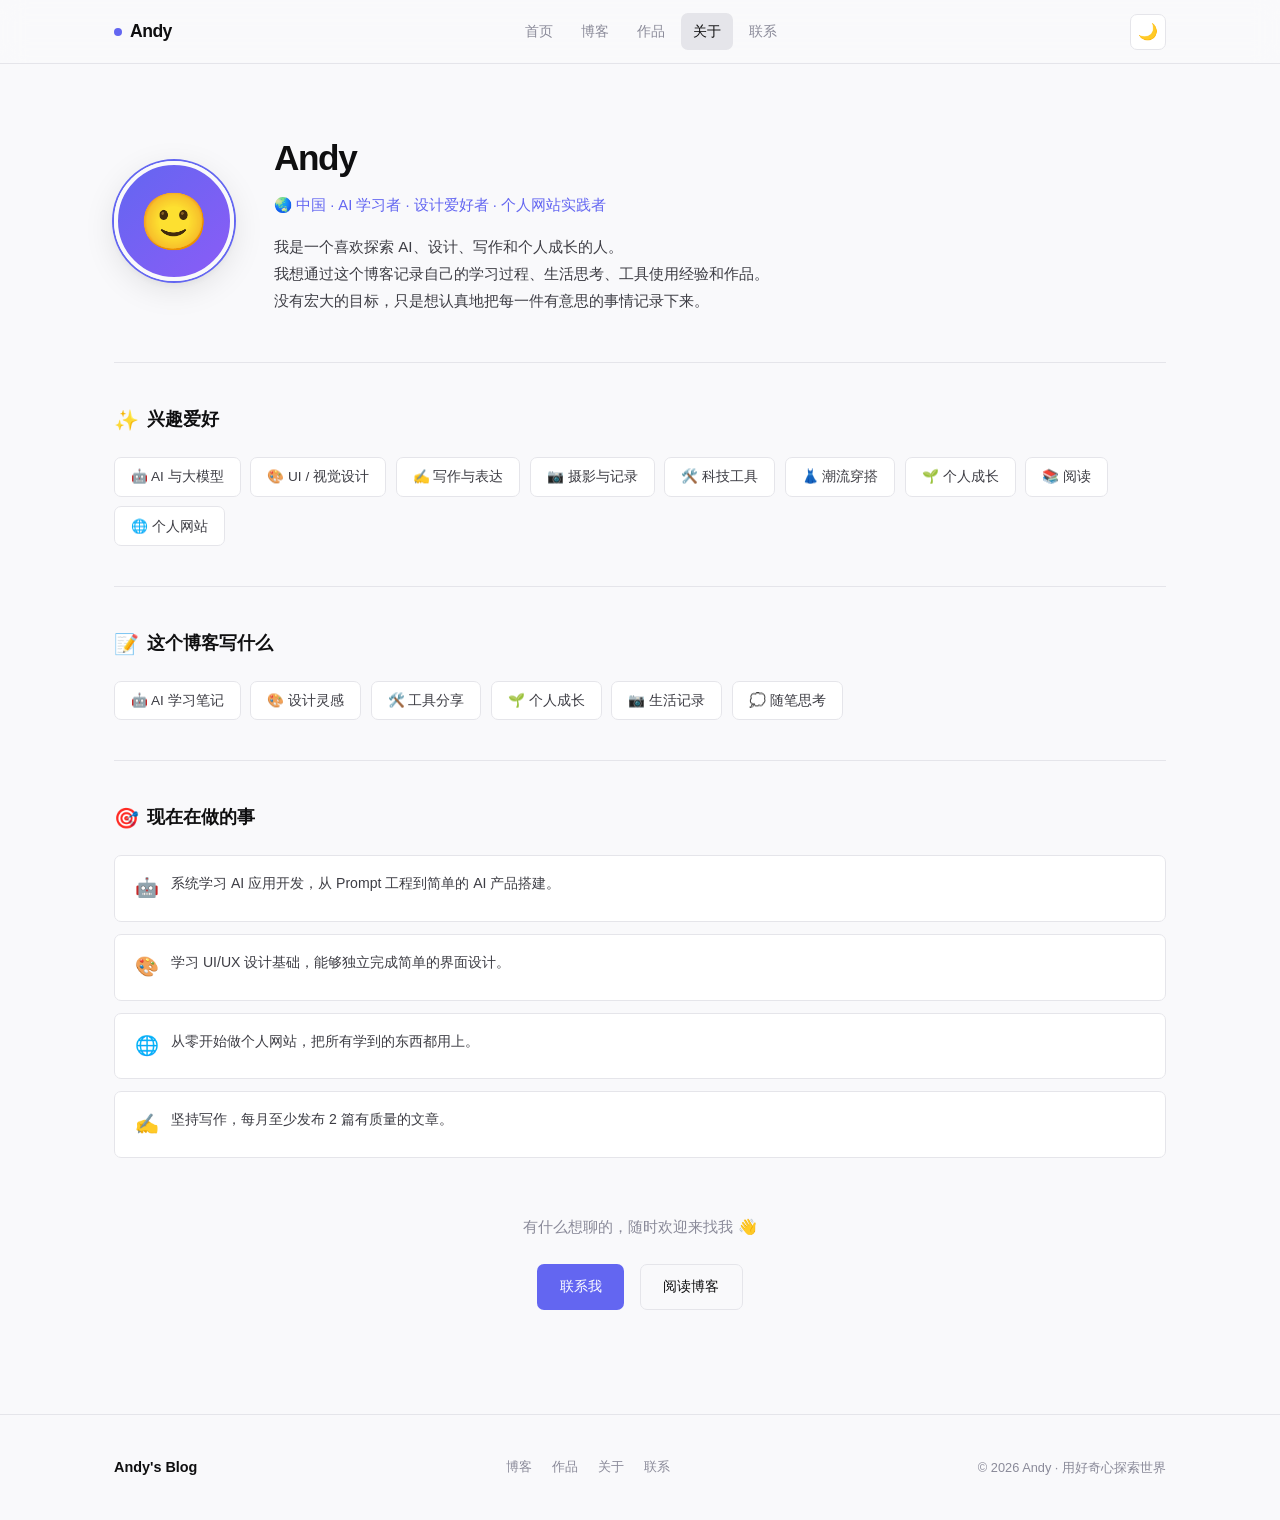
==== about.html @ e3a0c017 "Initial commit: Andy's personal blog" ====
<!DOCTYPE html>
<html lang="zh-CN" data-theme="light">
<head>
  <meta charset="UTF-8" />
  <meta name="viewport" content="width=device-width, initial-scale=1.0" />
  <title>关于我 — Andy</title>
  <meta name="description" content="了解 Andy — 正在学习 AI、设计和个人网站制作的人" />
  <link rel="stylesheet" href="css/style.css" />
</head>
<body>

  <header class="navbar">
    <div class="container">
      <a href="index.html" class="nav-logo">
        <span class="logo-dot"></span>Andy
      </a>
      <nav class="nav-links">
        <a href="index.html">首页</a>
        <a href="blog.html">博客</a>
        <a href="works.html">作品</a>
        <a href="about.html">关于</a>
        <a href="contact.html">联系</a>
      </nav>
      <div class="nav-actions">
        <button class="btn-theme" id="btn-theme" aria-label="切换主题">🌙</button>
        <button class="btn-menu" id="btn-menu" aria-label="菜单">☰</button>
      </div>
    </div>
  </header>
  <nav class="mobile-nav" id="mobile-nav">
    <a href="index.html">首页</a>
    <a href="blog.html">博客</a>
    <a href="works.html">作品</a>
    <a href="about.html">关于</a>
    <a href="contact.html">联系</a>
  </nav>

  <main>
    <div class="container">

      <!-- ===== Hero ===== -->
      <div class="about-hero fade-up">
        <div class="about-avatar-wrap">
          <div class="about-avatar">
            <!-- ✏️ 换成你的头像：
                 <img src="images/avatar.jpg" alt="Andy" style="width:100%;height:100%;object-fit:cover;border-radius:50%;" />
                 然后删除下面的 emoji -->
            🙂
          </div>
        </div>
        <div>
          <!-- ✏️ 修改：名字 -->
          <h1 class="about-intro-name">Andy</h1>
          <!-- ✏️ 修改：身份描述 -->
          <p class="about-intro-role">🌏 中国 · AI 学习者 · 设计爱好者 · 个人网站实践者</p>
          <!-- ✏️ 修改：个人简介 -->
          <p class="about-intro-bio">
            我是一个喜欢探索 AI、设计、写作和个人成长的人。<br />
            我想通过这个博客记录自己的学习过程、生活思考、工具使用经验和作品。<br />
            没有宏大的目标，只是想认真地把每一件有意思的事情记录下来。
          </p>
        </div>
      </div>

      <!-- ===== 兴趣爱好 ===== -->
      <div class="about-section fade-up fade-up-2">
        <h2 class="about-section-title">
          <span class="icon">✨</span> 兴趣爱好
        </h2>
        <div class="interests-grid">
          <!-- ✏️ 修改：你的兴趣标签 -->
          <span class="interest-item">🤖 AI 与大模型</span>
          <span class="interest-item">🎨 UI / 视觉设计</span>
          <span class="interest-item">✍️ 写作与表达</span>
          <span class="interest-item">📷 摄影与记录</span>
          <span class="interest-item">🛠️ 科技工具</span>
          <span class="interest-item">👗 潮流穿搭</span>
          <span class="interest-item">🌱 个人成长</span>
          <span class="interest-item">📚 阅读</span>
          <span class="interest-item">🌐 个人网站</span>
        </div>
      </div>

      <!-- ===== 博客方向 ===== -->
      <div class="about-section fade-up fade-up-3">
        <h2 class="about-section-title">
          <span class="icon">📝</span> 这个博客写什么
        </h2>
        <div class="interests-grid">
          <!-- ✏️ 修改：博客主题 -->
          <span class="interest-item">🤖 AI 学习笔记</span>
          <span class="interest-item">🎨 设计灵感</span>
          <span class="interest-item">🛠️ 工具分享</span>
          <span class="interest-item">🌱 个人成长</span>
          <span class="interest-item">📷 生活记录</span>
          <span class="interest-item">💭 随笔思考</span>
        </div>
      </div>

      <!-- ===== 现在的目标 ===== -->
      <div class="about-section fade-up fade-up-4">
        <h2 class="about-section-title">
          <span class="icon">🎯</span> 现在在做的事
        </h2>
        <div class="goals-list">
          <!-- ✏️ 修改：你的目标 -->
          <div class="goal-item">
            <span class="goal-icon">🤖</span>
            <div>系统学习 AI 应用开发，从 Prompt 工程到简单的 AI 产品搭建。</div>
          </div>
          <div class="goal-item">
            <span class="goal-icon">🎨</span>
            <div>学习 UI/UX 设计基础，能够独立完成简单的界面设计。</div>
          </div>
          <div class="goal-item">
            <span class="goal-icon">🌐</span>
            <div>从零开始做个人网站，把所有学到的东西都用上。</div>
          </div>
          <div class="goal-item">
            <span class="goal-icon">✍️</span>
            <div>坚持写作，每月至少发布 2 篇有质量的文章。</div>
          </div>
        </div>
      </div>

      <!-- ===== 底部 CTA ===== -->
      <div class="about-section fade-up fade-up-5" style="text-align:center;border-top:none;padding-top:1rem">
        <p style="color:var(--text-muted);margin-bottom:1.5rem;font-size:.95rem">
          有什么想聊的，随时欢迎来找我 👋
        </p>
        <div style="display:flex;gap:1rem;justify-content:center;flex-wrap:wrap">
          <a href="contact.html" class="btn btn-primary">联系我</a>
          <a href="blog.html" class="btn btn-outline">阅读博客</a>
        </div>
      </div>

    </div>
  </main>

  <footer>
    <div class="container">
      <div class="footer-inner">
        <span class="footer-brand">Andy's Blog</span>
        <nav class="footer-links">
          <a href="blog.html">博客</a>
          <a href="works.html">作品</a>
          <a href="about.html">关于</a>
          <a href="contact.html">联系</a>
        </nav>
        <span class="footer-copy">© 2026 Andy · 用好奇心探索世界</span>
      </div>
    </div>
  </footer>

  <script src="data/posts.js"></script>
  <script src="data/works.js"></script>
  <script src="js/main.js"></script>
</body>
</html>
---- css/style.css ----
/* ================================================================
   Andy's Blog — 全局样式
   修改说明：
   - 主色调：修改 --accent / --accent-2 变量
   - 字体大小：修改 --text-base
   - 最大宽度：修改 --max-w
================================================================ */

/* ===== CSS Variables — Light Mode ===== */
:root {
  --bg:          #f9f9fb;
  --bg-card:     #ffffff;
  --bg-code:     #f3f4f6;
  --text:        #0f0f10;
  --text-2:      #3d3d44;
  --text-muted:  #8a8a99;
  --border:      #e5e5ea;
  --accent:      #6366f1;   /* 靛蓝紫 — 主强调色 */
  --accent-2:    #8b5cf6;   /* 紫色 — 次强调色 */
  --accent-rgb:  99, 102, 241;
  --shadow-sm:   0 1px 3px rgba(0,0,0,.07), 0 1px 2px rgba(0,0,0,.04);
  --shadow-md:   0 4px 16px rgba(0,0,0,.08), 0 2px 4px rgba(0,0,0,.04);
  --shadow-lg:   0 8px 32px rgba(0,0,0,.10), 0 4px 8px rgba(0,0,0,.05);
  --radius:      12px;
  --radius-sm:   7px;
  --max-w:       1100px;
  --nav-h:       64px;
  --transition:  0.2s ease;
}

/* ===== CSS Variables — Dark Mode ===== */
[data-theme="dark"] {
  --bg:          #0d0d10;
  --bg-card:     #17171d;
  --bg-code:     #1e1e28;
  --text:        #f0f0f5;
  --text-2:      #c0c0cc;
  --text-muted:  #6b6b7e;
  --border:      #2a2a35;
  --accent:      #818cf8;
  --accent-2:    #a78bfa;
  --accent-rgb:  129, 140, 248;
  --shadow-sm:   0 1px 3px rgba(0,0,0,.3);
  --shadow-md:   0 4px 16px rgba(0,0,0,.4);
  --shadow-lg:   0 8px 32px rgba(0,0,0,.5);
}

/* ===== Reset ===== */
*, *::before, *::after { box-sizing: border-box; margin: 0; padding: 0; }
html { scroll-behavior: smooth; }
body {
  font-family: -apple-system, BlinkMacSystemFont, "Segoe UI", "PingFang SC",
               "Hiragino Sans GB", "Microsoft YaHei", sans-serif;
  background: var(--bg);
  color: var(--text);
  font-size: 15px;
  line-height: 1.7;
  transition: background var(--transition), color var(--transition);
  min-height: 100vh;
}
a { color: var(--accent); text-decoration: none; transition: color var(--transition); }
a:hover { color: var(--accent-2); }
img { max-width: 100%; display: block; }
ul { list-style: none; }
button { cursor: pointer; font-family: inherit; }

/* ===== Scrollbar ===== */
::-webkit-scrollbar { width: 6px; }
::-webkit-scrollbar-track { background: transparent; }
::-webkit-scrollbar-thumb { background: var(--border); border-radius: 3px; }

/* ===== Utility ===== */
.container { max-width: var(--max-w); margin: 0 auto; padding: 0 1.5rem; }
.section { padding: 5rem 0; }
.section-sm { padding: 3rem 0; }
.text-muted { color: var(--text-muted); }
.text-accent { color: var(--accent); }
.hidden { display: none !important; }

/* ===== Navigation ===== */
.navbar {
  position: sticky;
  top: 0;
  z-index: 100;
  height: var(--nav-h);
  background: rgba(249,249,251,.85);
  backdrop-filter: blur(12px);
  -webkit-backdrop-filter: blur(12px);
  border-bottom: 1px solid var(--border);
  transition: background var(--transition), border-color var(--transition);
}
[data-theme="dark"] .navbar {
  background: rgba(13,13,16,.85);
}
.navbar .container {
  height: 100%;
  display: flex;
  align-items: center;
  justify-content: space-between;
}
.nav-logo {
  font-size: 1.1rem;
  font-weight: 700;
  color: var(--text);
  letter-spacing: -0.03em;
  display: flex;
  align-items: center;
  gap: .5rem;
}
.nav-logo:hover { color: var(--accent); }
.nav-logo .logo-dot {
  width: 8px; height: 8px;
  background: var(--accent);
  border-radius: 50%;
  display: inline-block;
}
.nav-links {
  display: flex;
  align-items: center;
  gap: .25rem;
}
.nav-links a {
  color: var(--text-muted);
  font-size: .88rem;
  padding: .4rem .75rem;
  border-radius: var(--radius-sm);
  transition: all var(--transition);
}
.nav-links a:hover, .nav-links a.active {
  color: var(--text);
  background: var(--border);
}
.nav-actions { display: flex; align-items: center; gap: .5rem; }

/* Theme toggle */
.btn-theme {
  width: 36px; height: 36px;
  border-radius: var(--radius-sm);
  border: 1px solid var(--border);
  background: var(--bg-card);
  color: var(--text-muted);
  display: flex; align-items: center; justify-content: center;
  font-size: 1rem;
  transition: all var(--transition);
}
.btn-theme:hover { color: var(--text); border-color: var(--accent); }

/* Mobile menu toggle */
.btn-menu {
  display: none;
  width: 36px; height: 36px;
  border-radius: var(--radius-sm);
  border: 1px solid var(--border);
  background: var(--bg-card);
  color: var(--text);
  align-items: center; justify-content: center;
  font-size: 1.1rem;
}
.mobile-nav {
  display: none;
  flex-direction: column;
  gap: .25rem;
  padding: 1rem 1.5rem;
  border-bottom: 1px solid var(--border);
  background: var(--bg);
}
.mobile-nav.open { display: flex; }
.mobile-nav a {
  color: var(--text-2);
  padding: .6rem .75rem;
  border-radius: var(--radius-sm);
  font-size: .9rem;
}
.mobile-nav a:hover, .mobile-nav a.active {
  background: var(--border);
  color: var(--text);
}

/* ===== Hero Section ===== */
.hero {
  padding: 6rem 0 5rem;
  text-align: center;
}
.hero-avatar-wrap {
  position: relative;
  width: 96px;
  margin: 0 auto 1.75rem;
}
.hero-avatar {
  width: 96px; height: 96px;
  border-radius: 50%;
  background: linear-gradient(135deg, var(--accent), var(--accent-2));
  display: flex; align-items: center; justify-content: center;
  font-size: 2.5rem;
  border: 3px solid var(--bg);
  box-shadow: 0 0 0 2px var(--accent), var(--shadow-md);
  overflow: hidden;
}
/* 如果你有头像图片，取消下面这行注释并填写路径 */
/* .hero-avatar img { width: 100%; height: 100%; object-fit: cover; border-radius: 50%; } */
.hero-status {
  position: absolute;
  bottom: 2px; right: 2px;
  width: 18px; height: 18px;
  background: #22c55e;
  border-radius: 50%;
  border: 2.5px solid var(--bg);
}
.hero-greeting {
  font-size: .85rem;
  color: var(--text-muted);
  margin-bottom: .5rem;
  letter-spacing: .05em;
  text-transform: uppercase;
}
.hero-name {
  font-size: clamp(2rem, 5vw, 3rem);
  font-weight: 800;
  letter-spacing: -0.04em;
  line-height: 1.1;
  margin-bottom: 1rem;
  background: linear-gradient(135deg, var(--text) 0%, var(--accent) 100%);
  -webkit-background-clip: text;
  -webkit-text-fill-color: transparent;
  background-clip: text;
}
.hero-bio {
  max-width: 520px;
  margin: 0 auto 1.75rem;
  color: var(--text-2);
  font-size: 1rem;
  line-height: 1.75;
}
.hero-tags {
  display: flex;
  flex-wrap: wrap;
  justify-content: center;
  gap: .5rem;
  margin-bottom: 2.5rem;
}
.tag-pill {
  display: inline-flex;
  align-items: center;
  gap: .3rem;
  padding: .3rem .85rem;
  border-radius: 999px;
  font-size: .8rem;
  background: var(--bg-card);
  color: var(--text-muted);
  border: 1px solid var(--border);
  transition: all var(--transition);
}
.tag-pill:hover {
  border-color: var(--accent);
  color: var(--accent);
}
.hero-actions { display: flex; justify-content: center; gap: 1rem; flex-wrap: wrap; }

/* ===== Buttons ===== */
.btn {
  display: inline-flex;
  align-items: center;
  gap: .45rem;
  padding: .65rem 1.4rem;
  border-radius: var(--radius-sm);
  font-size: .88rem;
  font-weight: 500;
  border: none;
  transition: all var(--transition);
  white-space: nowrap;
}
.btn-primary {
  background: var(--accent);
  color: #fff;
  box-shadow: 0 0 0 0 rgba(var(--accent-rgb), .4);
}
.btn-primary:hover {
  background: var(--accent-2);
  color: #fff;
  transform: translateY(-1px);
  box-shadow: 0 4px 14px rgba(var(--accent-rgb), .4);
}
.btn-outline {
  background: transparent;
  color: var(--text);
  border: 1px solid var(--border);
}
.btn-outline:hover {
  border-color: var(--accent);
  color: var(--accent);
  transform: translateY(-1px);
}

/* ===== Section Headers ===== */
.section-header {
  display: flex;
  align-items: flex-end;
  justify-content: space-between;
  margin-bottom: 2.5rem;
  flex-wrap: wrap;
  gap: 1rem;
}
.section-label {
  font-size: .75rem;
  font-weight: 600;
  letter-spacing: .1em;
  text-transform: uppercase;
  color: var(--accent);
  margin-bottom: .4rem;
}
.section-title {
  font-size: clamp(1.3rem, 3vw, 1.75rem);
  font-weight: 700;
  letter-spacing: -0.02em;
  color: var(--text);
}
.section-link {
  font-size: .85rem;
  color: var(--text-muted);
  display: flex;
  align-items: center;
  gap: .3rem;
  white-space: nowrap;
}
.section-link:hover { color: var(--accent); }

/* ===== Post Cards ===== */
.posts-grid {
  display: grid;
  grid-template-columns: repeat(auto-fill, minmax(300px, 1fr));
  gap: 1.25rem;
}
.post-card {
  background: var(--bg-card);
  border: 1px solid var(--border);
  border-radius: var(--radius);
  padding: 1.5rem;
  transition: all var(--transition);
  display: flex;
  flex-direction: column;
  gap: .75rem;
  box-shadow: var(--shadow-sm);
  cursor: pointer;
}
.post-card:hover {
  transform: translateY(-3px);
  box-shadow: var(--shadow-md);
  border-color: rgba(var(--accent-rgb), .3);
}
.post-card-top {
  display: flex;
  align-items: center;
  justify-content: space-between;
}
.cat-badge {
  display: inline-flex;
  align-items: center;
  padding: .2rem .65rem;
  border-radius: 999px;
  font-size: .72rem;
  font-weight: 500;
  background: rgba(var(--accent-rgb), .1);
  color: var(--accent);
}
.post-date-small { font-size: .78rem; color: var(--text-muted); }
.post-card-title {
  font-size: 1rem;
  font-weight: 600;
  line-height: 1.45;
  letter-spacing: -0.01em;
  color: var(--text);
  transition: color var(--transition);
}
.post-card:hover .post-card-title { color: var(--accent); }
.post-card-summary {
  font-size: .855rem;
  color: var(--text-muted);
  line-height: 1.65;
  flex: 1;
  display: -webkit-box;
  -webkit-line-clamp: 3;
  -webkit-box-orient: vertical;
  overflow: hidden;
}
.post-card-tags { display: flex; flex-wrap: wrap; gap: .35rem; margin-top: .25rem; }
.mini-tag {
  font-size: .72rem;
  padding: .15rem .5rem;
  border-radius: 4px;
  background: var(--bg-code);
  color: var(--text-muted);
}

/* ===== Blog Page — List ===== */
.blog-filter {
  display: flex;
  flex-wrap: wrap;
  gap: .5rem;
  margin-bottom: 2.5rem;
}
.filter-btn {
  padding: .35rem .9rem;
  border-radius: 999px;
  font-size: .82rem;
  border: 1px solid var(--border);
  background: var(--bg-card);
  color: var(--text-muted);
  transition: all var(--transition);
}
.filter-btn:hover { border-color: var(--accent); color: var(--accent); }
.filter-btn.active {
  background: var(--accent);
  border-color: var(--accent);
  color: #fff;
}

.post-list-item {
  display: flex;
  gap: 1.5rem;
  padding: 1.75rem 0;
  border-bottom: 1px solid var(--border);
  align-items: flex-start;
  transition: all var(--transition);
}
.post-list-item:last-child { border-bottom: none; }
.post-list-item:hover .post-list-title { color: var(--accent); }
.post-list-date {
  flex-shrink: 0;
  width: 72px;
  text-align: right;
  color: var(--text-muted);
  font-size: .8rem;
  line-height: 1.5;
  padding-top: .15rem;
}
.post-list-body { flex: 1; }
.post-list-meta {
  display: flex;
  align-items: center;
  gap: .6rem;
  margin-bottom: .5rem;
  flex-wrap: wrap;
}
.post-list-title {
  font-size: 1.08rem;
  font-weight: 600;
  letter-spacing: -0.01em;
  color: var(--text);
  margin-bottom: .45rem;
  line-height: 1.45;
  transition: color var(--transition);
}
.post-list-summary {
  font-size: .875rem;
  color: var(--text-muted);
  line-height: 1.65;
  display: -webkit-box;
  -webkit-line-clamp: 2;
  -webkit-box-orient: vertical;
  overflow: hidden;
}
.post-list-tags { display: flex; flex-wrap: wrap; gap: .3rem; margin-top: .6rem; }

.empty-state {
  text-align: center;
  padding: 5rem 0;
  color: var(--text-muted);
  font-size: .95rem;
}
.empty-state .empty-icon { font-size: 2.5rem; margin-bottom: 1rem; }

/* ===== Post Detail Page ===== */
.post-detail-header {
  padding: 4rem 0 3rem;
  max-width: 760px;
  margin: 0 auto;
}
.back-btn {
  display: inline-flex;
  align-items: center;
  gap: .35rem;
  font-size: .83rem;
  color: var(--text-muted);
  margin-bottom: 2rem;
  transition: color var(--transition);
}
.back-btn:hover { color: var(--accent); }
.post-detail-category { margin-bottom: .75rem; }
.post-detail-title {
  font-size: clamp(1.5rem, 4vw, 2.2rem);
  font-weight: 800;
  letter-spacing: -0.04em;
  line-height: 1.25;
  margin-bottom: 1rem;
  color: var(--text);
}
.post-detail-meta {
  display: flex;
  align-items: center;
  gap: 1rem;
  flex-wrap: wrap;
  color: var(--text-muted);
  font-size: .83rem;
}
.post-detail-meta span { display: flex; align-items: center; gap: .3rem; }

/* Article body */
.post-body {
  max-width: 760px;
  margin: 0 auto;
  font-size: 1rem;
  line-height: 1.875;
  color: var(--text-2);
}
.post-body p { margin-bottom: 1.4rem; }
.post-body h2 {
  font-size: 1.35rem;
  font-weight: 700;
  margin: 2.5rem 0 .9rem;
  letter-spacing: -0.02em;
  color: var(--text);
}
.post-body h3 {
  font-size: 1.1rem;
  font-weight: 600;
  margin: 2rem 0 .7rem;
  color: var(--text);
}
.post-body ul, .post-body ol {
  padding-left: 1.5rem;
  margin-bottom: 1.4rem;
}
.post-body li { margin-bottom: .45rem; }
.post-body blockquote {
  border-left: 3px solid var(--accent);
  padding: .6rem 1.25rem;
  margin: 1.75rem 0;
  background: rgba(var(--accent-rgb), .04);
  border-radius: 0 var(--radius-sm) var(--radius-sm) 0;
  color: var(--text-muted);
  font-style: italic;
}
.post-body code {
  font-family: "SFMono-Regular", Consolas, "Fira Code", monospace;
  font-size: .875em;
  background: var(--bg-code);
  padding: .15rem .45rem;
  border-radius: 4px;
  color: var(--accent);
}
.post-body pre {
  background: var(--bg-code);
  border: 1px solid var(--border);
  border-radius: var(--radius-sm);
  padding: 1.25rem 1.5rem;
  overflow-x: auto;
  margin-bottom: 1.4rem;
}
.post-body pre code {
  background: none;
  padding: 0;
  color: var(--text);
  font-size: .875rem;
}
.post-body a { text-decoration: underline; text-underline-offset: 2px; }
.post-body hr { border: none; border-top: 1px solid var(--border); margin: 2.5rem 0; }

/* Post nav */
.post-nav-bar {
  max-width: 760px;
  margin: 0 auto;
  display: flex;
  gap: 1rem;
  padding: 2.5rem 0 4rem;
  border-top: 1px solid var(--border);
  margin-top: 3rem;
}
.post-nav-card {
  flex: 1;
  padding: 1.1rem 1.25rem;
  border: 1px solid var(--border);
  border-radius: var(--radius);
  background: var(--bg-card);
  transition: all var(--transition);
  min-width: 0;
}
.post-nav-card:hover {
  border-color: rgba(var(--accent-rgb),.4);
  transform: translateY(-2px);
  box-shadow: var(--shadow-sm);
}
.post-nav-card.next { text-align: right; }
.post-nav-label {
  font-size: .72rem;
  color: var(--text-muted);
  text-transform: uppercase;
  letter-spacing: .07em;
  margin-bottom: .3rem;
}
.post-nav-card-title {
  font-size: .88rem;
  font-weight: 600;
  color: var(--text);
  white-space: nowrap;
  overflow: hidden;
  text-overflow: ellipsis;
  transition: color var(--transition);
}
.post-nav-card:hover .post-nav-card-title { color: var(--accent); }

/* ===== Works Page ===== */
.works-grid {
  display: grid;
  grid-template-columns: repeat(auto-fill, minmax(280px, 1fr));
  gap: 1.5rem;
}
.work-card {
  background: var(--bg-card);
  border: 1px solid var(--border);
  border-radius: var(--radius);
  overflow: hidden;
  transition: all var(--transition);
  box-shadow: var(--shadow-sm);
  display: flex;
  flex-direction: column;
}
.work-card:hover {
  transform: translateY(-4px);
  box-shadow: var(--shadow-lg);
  border-color: rgba(var(--accent-rgb),.3);
}
.work-card-cover {
  height: 160px;
  background: linear-gradient(135deg, rgba(var(--accent-rgb),.15) 0%, rgba(139,92,246,.15) 100%);
  display: flex;
  align-items: center;
  justify-content: center;
  font-size: 3rem;
  border-bottom: 1px solid var(--border);
}
.work-card-body { padding: 1.25rem; flex: 1; display: flex; flex-direction: column; gap: .6rem; }
.work-card-title {
  font-size: 1rem;
  font-weight: 600;
  color: var(--text);
  letter-spacing: -0.01em;
}
.work-card-desc { font-size: .855rem; color: var(--text-muted); line-height: 1.6; flex: 1; }
.work-card-tags { display: flex; flex-wrap: wrap; gap: .35rem; }
.work-card-actions { display: flex; gap: .5rem; padding: .75rem 1.25rem 1.25rem; flex-wrap: wrap; }
.btn-sm {
  padding: .4rem .9rem;
  font-size: .8rem;
  border-radius: var(--radius-sm);
}

/* ===== About Page ===== */
.about-hero {
  display: flex;
  align-items: center;
  gap: 2.5rem;
  padding: 4rem 0 3rem;
  flex-wrap: wrap;
}
.about-avatar-wrap {
  flex-shrink: 0;
}
.about-avatar {
  width: 120px; height: 120px;
  border-radius: 50%;
  background: linear-gradient(135deg, var(--accent), var(--accent-2));
  display: flex; align-items: center; justify-content: center;
  font-size: 3.5rem;
  border: 4px solid var(--bg);
  box-shadow: 0 0 0 2px var(--accent), var(--shadow-lg);
  overflow: hidden;
}
.about-intro-name {
  font-size: clamp(1.6rem, 4vw, 2.2rem);
  font-weight: 800;
  letter-spacing: -0.04em;
  margin-bottom: .35rem;
}
.about-intro-role {
  color: var(--accent);
  font-size: .92rem;
  font-weight: 500;
  margin-bottom: 1rem;
}
.about-intro-bio {
  color: var(--text-2);
  font-size: .95rem;
  line-height: 1.75;
  max-width: 520px;
}
.about-section { padding: 2.5rem 0; border-top: 1px solid var(--border); }
.about-section-title {
  font-size: 1.1rem;
  font-weight: 700;
  margin-bottom: 1.25rem;
  display: flex;
  align-items: center;
  gap: .5rem;
}
.about-section-title .icon { font-size: 1.25rem; }
.interests-grid {
  display: flex;
  flex-wrap: wrap;
  gap: .6rem;
}
.interest-item {
  display: inline-flex;
  align-items: center;
  gap: .35rem;
  padding: .45rem 1rem;
  border-radius: var(--radius-sm);
  background: var(--bg-card);
  border: 1px solid var(--border);
  font-size: .85rem;
  color: var(--text-2);
  transition: all var(--transition);
}
.interest-item:hover { border-color: var(--accent); color: var(--accent); }
.goals-list { display: flex; flex-direction: column; gap: .75rem; }
.goal-item {
  display: flex;
  align-items: flex-start;
  gap: .75rem;
  padding: 1rem 1.25rem;
  background: var(--bg-card);
  border: 1px solid var(--border);
  border-radius: var(--radius-sm);
  font-size: .88rem;
  color: var(--text-2);
}
.goal-item .goal-icon { font-size: 1.2rem; flex-shrink: 0; }

/* ===== Contact Page ===== */
.contact-grid {
  display: grid;
  grid-template-columns: repeat(auto-fill, minmax(240px, 1fr));
  gap: 1.25rem;
}
.contact-card {
  background: var(--bg-card);
  border: 1px solid var(--border);
  border-radius: var(--radius);
  padding: 1.75rem;
  text-align: center;
  transition: all var(--transition);
  box-shadow: var(--shadow-sm);
  display: flex;
  flex-direction: column;
  align-items: center;
  gap: .75rem;
}
.contact-card:hover {
  transform: translateY(-4px);
  box-shadow: var(--shadow-md);
  border-color: rgba(var(--accent-rgb),.3);
}
.contact-card-icon {
  width: 52px; height: 52px;
  border-radius: 50%;
  background: rgba(var(--accent-rgb),.1);
  display: flex; align-items: center; justify-content: center;
  font-size: 1.5rem;
}
.contact-card-name { font-size: .92rem; font-weight: 600; color: var(--text); }
.contact-card-value { font-size: .83rem; color: var(--text-muted); word-break: break-all; }
.contact-card-link {
  font-size: .8rem;
  color: var(--accent);
  margin-top: .25rem;
}
.contact-card-link:hover { color: var(--accent-2); text-decoration: underline; }
.contact-note {
  max-width: 520px;
  margin: 2.5rem auto 0;
  text-align: center;
  color: var(--text-muted);
  font-size: .9rem;
  line-height: 1.7;
  padding: 1.5rem;
  border: 1px dashed var(--border);
  border-radius: var(--radius);
}

/* ===== Page Header (inner pages) ===== */
.page-header {
  padding: 3.5rem 0 2.5rem;
  border-bottom: 1px solid var(--border);
  margin-bottom: 3rem;
}
.page-header-label {
  font-size: .75rem;
  font-weight: 600;
  letter-spacing: .1em;
  text-transform: uppercase;
  color: var(--accent);
  margin-bottom: .5rem;
}
.page-header-title {
  font-size: clamp(1.5rem, 4vw, 2rem);
  font-weight: 800;
  letter-spacing: -0.04em;
  color: var(--text);
  margin-bottom: .5rem;
}
.page-header-desc { font-size: .9rem; color: var(--text-muted); max-width: 500px; }

/* ===== Footer ===== */
footer {
  border-top: 1px solid var(--border);
  padding: 2.5rem 0;
  margin-top: 4rem;
}
.footer-inner {
  display: flex;
  align-items: center;
  justify-content: space-between;
  flex-wrap: wrap;
  gap: 1rem;
}
.footer-brand { font-size: .9rem; font-weight: 600; color: var(--text); }
.footer-copy { font-size: .8rem; color: var(--text-muted); }
.footer-links { display: flex; gap: 1.25rem; }
.footer-links a { font-size: .82rem; color: var(--text-muted); }
.footer-links a:hover { color: var(--accent); }

/* ===== Animations ===== */
@keyframes fadeUp {
  from { opacity: 0; transform: translateY(18px); }
  to   { opacity: 1; transform: translateY(0); }
}
.fade-up { animation: fadeUp .5s ease both; }
.fade-up-1 { animation-delay: .05s; }
.fade-up-2 { animation-delay: .12s; }
.fade-up-3 { animation-delay: .19s; }
.fade-up-4 { animation-delay: .26s; }
.fade-up-5 { animation-delay: .33s; }

/* ===== Divider ===== */
.divider { height: 1px; background: var(--border); margin: 0; }

/* ===== Responsive ===== */
@media (max-width: 768px) {
  .nav-links { display: none; }
  .btn-menu { display: flex; }
  .hero { padding: 4rem 0 3rem; }
  .section { padding: 3.5rem 0; }
  .post-list-item { flex-direction: column; gap: .5rem; }
  .post-list-date { width: auto; text-align: left; }
  .about-hero { flex-direction: column; gap: 1.5rem; padding: 3rem 0 2rem; }
  .about-avatar { width: 90px; height: 90px; font-size: 2.5rem; }
  .post-nav-bar { flex-direction: column; }
  .footer-inner { flex-direction: column; align-items: flex-start; gap: .75rem; }
}
@media (max-width: 480px) {
  .posts-grid { grid-template-columns: 1fr; }
  .works-grid { grid-template-columns: 1fr; }
  .contact-grid { grid-template-columns: 1fr; }
  .hero-name { font-size: 2rem; }
}
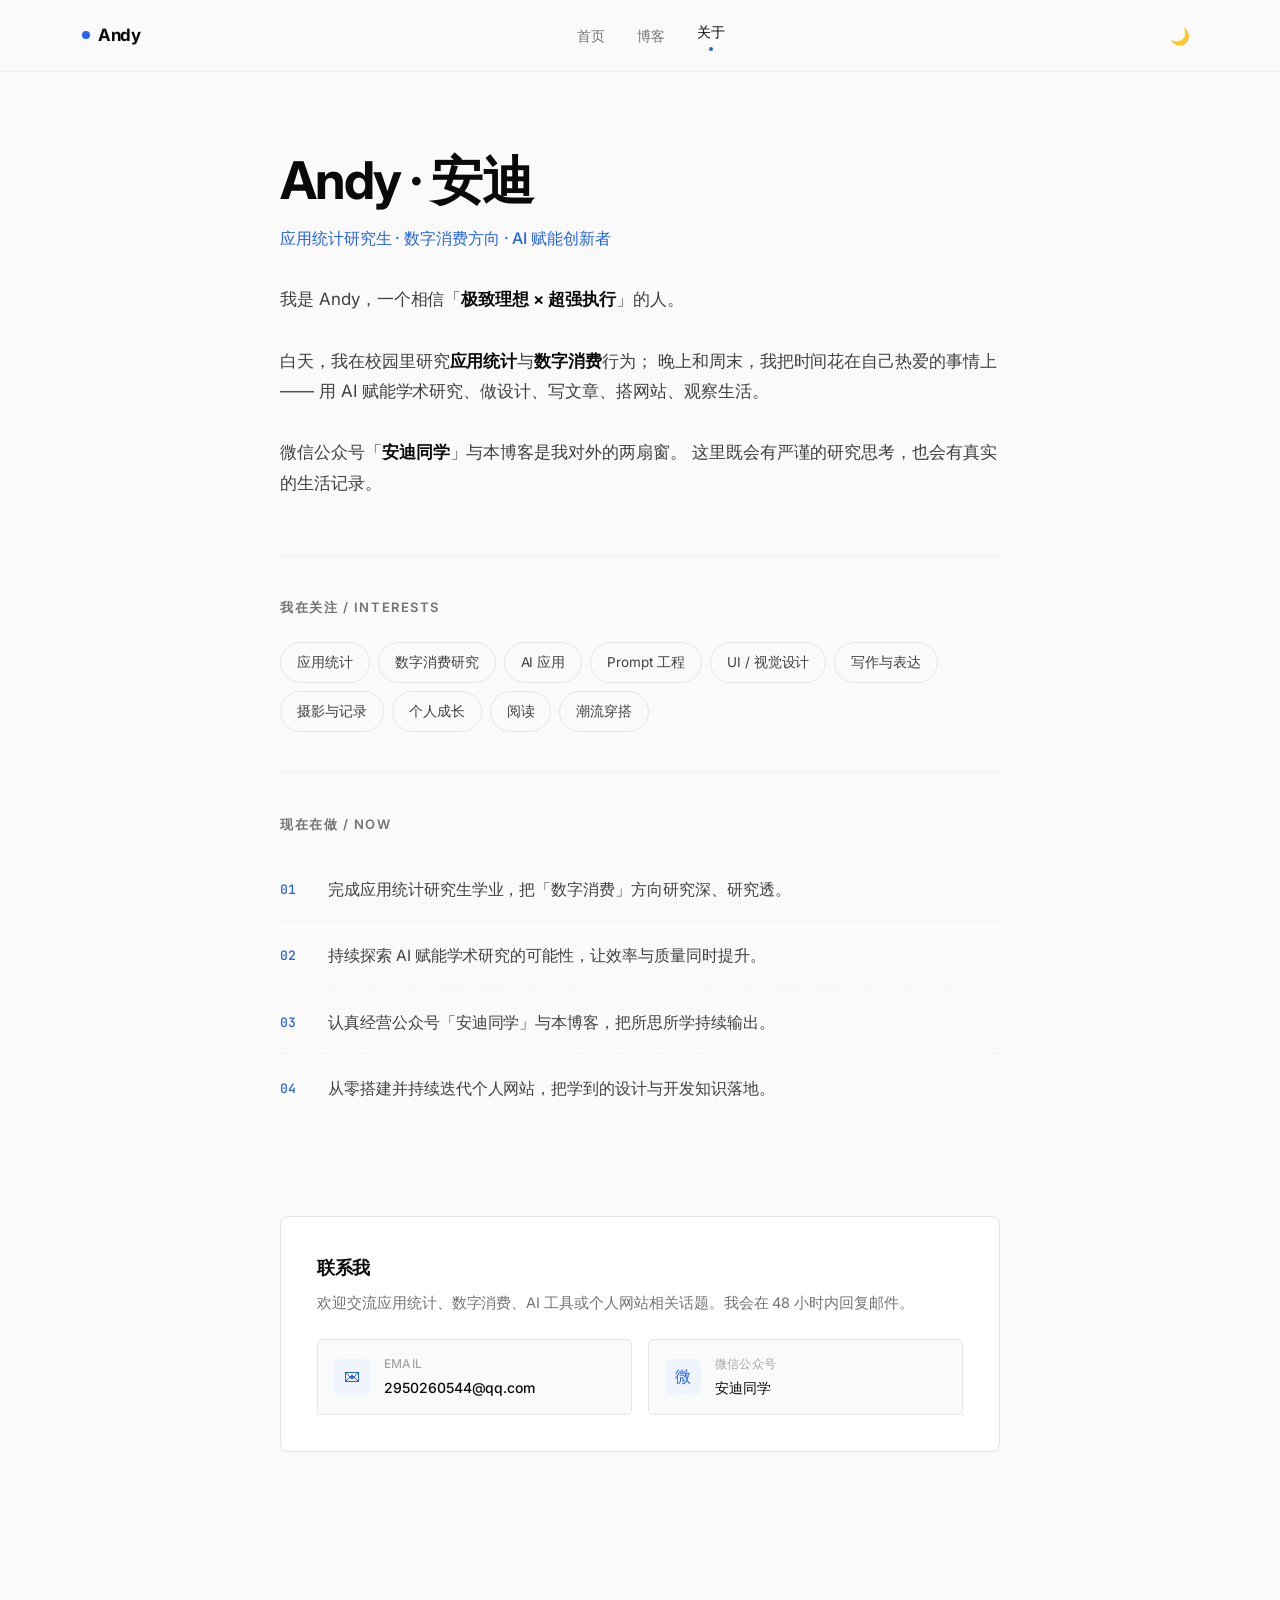
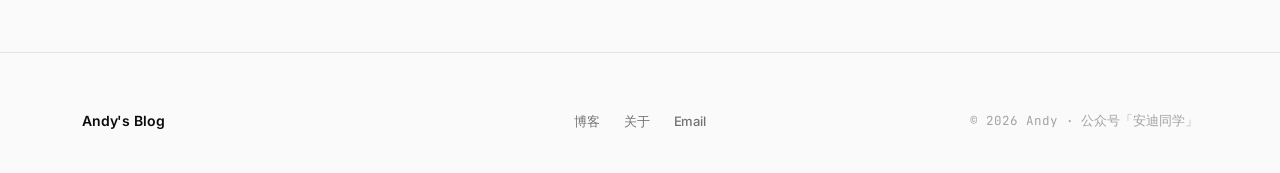
==== commit 24087af4: "redesign: 清亮蓝白编辑风格 + 精简页面结构 + 更新文章内容 - 删除 works.html / contact.html / data/works.js（导航只保留 首页/博客/关于） " ====
--- a/about.html
+++ b/about.html
@@ -3,8 +3,8 @@
 <head>
   <meta charset="UTF-8" />
   <meta name="viewport" content="width=device-width, initial-scale=1.0" />
-  <title>关于我 — Andy</title>
-  <meta name="description" content="了解 Andy — 正在学习 AI、设计和个人网站制作的人" />
+  <title>关于 — Andy</title>
+  <meta name="description" content="关于 Andy — 应用统计研究生，数字消费研究方向，AI 赋能创新者。" />
   <link rel="stylesheet" href="css/style.css" />
 </head>
 <body>
@@ -17,9 +17,7 @@
       <nav class="nav-links">
         <a href="index.html">首页</a>
         <a href="blog.html">博客</a>
-        <a href="works.html">作品</a>
         <a href="about.html">关于</a>
-        <a href="contact.html">联系</a>
       </nav>
       <div class="nav-actions">
         <button class="btn-theme" id="btn-theme" aria-label="切换主题">🌙</button>
@@ -30,107 +28,93 @@
   <nav class="mobile-nav" id="mobile-nav">
     <a href="index.html">首页</a>
     <a href="blog.html">博客</a>
-    <a href="works.html">作品</a>
     <a href="about.html">关于</a>
-    <a href="contact.html">联系</a>
   </nav>
 
   <main>
-    <div class="container">
+    <div class="about-wrap">
 
-      <!-- ===== Hero ===== -->
-      <div class="about-hero fade-up">
-        <div class="about-avatar-wrap">
-          <div class="about-avatar">
-            <!-- ✏️ 换成你的头像：
-                 <img src="images/avatar.jpg" alt="Andy" style="width:100%;height:100%;object-fit:cover;border-radius:50%;" />
-                 然后删除下面的 emoji -->
-            🙂
-          </div>
-        </div>
-        <div>
-          <!-- ✏️ 修改：名字 -->
-          <h1 class="about-intro-name">Andy</h1>
-          <!-- ✏️ 修改：身份描述 -->
-          <p class="about-intro-role">🌏 中国 · AI 学习者 · 设计爱好者 · 个人网站实践者</p>
-          <!-- ✏️ 修改：个人简介 -->
-          <p class="about-intro-bio">
-            我是一个喜欢探索 AI、设计、写作和个人成长的人。<br />
-            我想通过这个博客记录自己的学习过程、生活思考、工具使用经验和作品。<br />
-            没有宏大的目标，只是想认真地把每一件有意思的事情记录下来。
-          </p>
+      <!-- ===== 自我介绍 ===== -->
+      <div class="fade-up">
+        <!-- ✏️ 名字 -->
+        <h1 class="about-intro-name">Andy · 安迪</h1>
+        <!-- ✏️ 身份描述 -->
+        <p class="about-intro-role">应用统计研究生 · 数字消费方向 · AI 赋能创新者</p>
+        <!-- ✏️ 个人简介 -->
+        <p class="about-intro-bio">
+          我是 Andy，一个相信「<strong>极致理想 × 超强执行</strong>」的人。<br /><br />
+          白天，我在校园里研究<strong>应用统计</strong>与<strong>数字消费</strong>行为；
+          晚上和周末，我把时间花在自己热爱的事情上——
+          用 AI 赋能学术研究、做设计、写文章、搭网站、观察生活。<br /><br />
+          微信公众号「<strong>安迪同学</strong>」与本博客是我对外的两扇窗。
+          这里既会有严谨的研究思考，也会有真实的生活记录。
+        </p>
+      </div>
+
+      <!-- ===== 兴趣领域 ===== -->
+      <div class="about-section fade-up fade-up-1">
+        <h2 class="about-section-title">我在关注 / Interests</h2>
+        <div class="tag-grid">
+          <span class="tag-chip">应用统计</span>
+          <span class="tag-chip">数字消费研究</span>
+          <span class="tag-chip">AI 应用</span>
+          <span class="tag-chip">Prompt 工程</span>
+          <span class="tag-chip">UI / 视觉设计</span>
+          <span class="tag-chip">写作与表达</span>
+          <span class="tag-chip">摄影与记录</span>
+          <span class="tag-chip">个人成长</span>
+          <span class="tag-chip">阅读</span>
+          <span class="tag-chip">潮流穿搭</span>
         </div>
       </div>
 
-      <!-- ===== 兴趣爱好 ===== -->
+      <!-- ===== 当前在做 ===== -->
       <div class="about-section fade-up fade-up-2">
-        <h2 class="about-section-title">
-          <span class="icon">✨</span> 兴趣爱好
-        </h2>
-        <div class="interests-grid">
-          <!-- ✏️ 修改：你的兴趣标签 -->
-          <span class="interest-item">🤖 AI 与大模型</span>
-          <span class="interest-item">🎨 UI / 视觉设计</span>
-          <span class="interest-item">✍️ 写作与表达</span>
-          <span class="interest-item">📷 摄影与记录</span>
-          <span class="interest-item">🛠️ 科技工具</span>
-          <span class="interest-item">👗 潮流穿搭</span>
-          <span class="interest-item">🌱 个人成长</span>
-          <span class="interest-item">📚 阅读</span>
-          <span class="interest-item">🌐 个人网站</span>
-        </div>
-      </div>
-
-      <!-- ===== 博客方向 ===== -->
-      <div class="about-section fade-up fade-up-3">
-        <h2 class="about-section-title">
-          <span class="icon">📝</span> 这个博客写什么
-        </h2>
-        <div class="interests-grid">
-          <!-- ✏️ 修改：博客主题 -->
-          <span class="interest-item">🤖 AI 学习笔记</span>
-          <span class="interest-item">🎨 设计灵感</span>
-          <span class="interest-item">🛠️ 工具分享</span>
-          <span class="interest-item">🌱 个人成长</span>
-          <span class="interest-item">📷 生活记录</span>
-          <span class="interest-item">💭 随笔思考</span>
-        </div>
-      </div>
-
-      <!-- ===== 现在的目标 ===== -->
-      <div class="about-section fade-up fade-up-4">
-        <h2 class="about-section-title">
-          <span class="icon">🎯</span> 现在在做的事
-        </h2>
-        <div class="goals-list">
-          <!-- ✏️ 修改：你的目标 -->
-          <div class="goal-item">
-            <span class="goal-icon">🤖</span>
-            <div>系统学习 AI 应用开发，从 Prompt 工程到简单的 AI 产品搭建。</div>
+        <h2 class="about-section-title">现在在做 / Now</h2>
+        <div class="goal-list">
+          <!-- ✏️ 每行：编号 + 内容 -->
+          <div class="goal-row">
+            <span class="goal-num">01</span>
+            <div class="goal-text">完成应用统计研究生学业，把「数字消费」方向研究深、研究透。</div>
           </div>
-          <div class="goal-item">
-            <span class="goal-icon">🎨</span>
-            <div>学习 UI/UX 设计基础，能够独立完成简单的界面设计。</div>
+          <div class="goal-row">
+            <span class="goal-num">02</span>
+            <div class="goal-text">持续探索 AI 赋能学术研究的可能性，让效率与质量同时提升。</div>
           </div>
-          <div class="goal-item">
-            <span class="goal-icon">🌐</span>
-            <div>从零开始做个人网站，把所有学到的东西都用上。</div>
+          <div class="goal-row">
+            <span class="goal-num">03</span>
+            <div class="goal-text">认真经营公众号「安迪同学」与本博客，把所思所学持续输出。</div>
           </div>
-          <div class="goal-item">
-            <span class="goal-icon">✍️</span>
-            <div>坚持写作，每月至少发布 2 篇有质量的文章。</div>
+          <div class="goal-row">
+            <span class="goal-num">04</span>
+            <div class="goal-text">从零搭建并持续迭代个人网站，把学到的设计与开发知识落地。</div>
           </div>
         </div>
       </div>
 
-      <!-- ===== 底部 CTA ===== -->
-      <div class="about-section fade-up fade-up-5" style="text-align:center;border-top:none;padding-top:1rem">
-        <p style="color:var(--text-muted);margin-bottom:1.5rem;font-size:.95rem">
-          有什么想聊的，随时欢迎来找我 👋
+      <!-- ===== 联系方式 ===== -->
+      <div class="contact-block fade-up fade-up-3">
+        <h3 class="contact-block-title">联系我</h3>
+        <p class="contact-block-desc">
+          欢迎交流应用统计、数字消费、AI 工具或个人网站相关话题。我会在 48 小时内回复邮件。
         </p>
-        <div style="display:flex;gap:1rem;justify-content:center;flex-wrap:wrap">
-          <a href="contact.html" class="btn btn-primary">联系我</a>
-          <a href="blog.html" class="btn btn-outline">阅读博客</a>
+        <div class="contact-list">
+          <!-- ✏️ 邮箱 -->
+          <a href="mailto:2950260544@qq.com" class="contact-item">
+            <div class="contact-icon">✉</div>
+            <div class="contact-info">
+              <div class="contact-label">Email</div>
+              <div class="contact-value">2950260544@qq.com</div>
+            </div>
+          </a>
+          <!-- ✏️ 微信公众号 -->
+          <div class="contact-item" style="cursor:default">
+            <div class="contact-icon">微</div>
+            <div class="contact-info">
+              <div class="contact-label">微信公众号</div>
+              <div class="contact-value">安迪同学</div>
+            </div>
+          </div>
         </div>
       </div>
 
@@ -143,17 +127,15 @@
         <span class="footer-brand">Andy's Blog</span>
         <nav class="footer-links">
           <a href="blog.html">博客</a>
-          <a href="works.html">作品</a>
           <a href="about.html">关于</a>
-          <a href="contact.html">联系</a>
+          <a href="mailto:2950260544@qq.com">Email</a>
         </nav>
-        <span class="footer-copy">© 2026 Andy · 用好奇心探索世界</span>
+        <span class="footer-copy">© 2026 Andy · 公众号「安迪同学」</span>
       </div>
     </div>
   </footer>
 
   <script src="data/posts.js"></script>
-  <script src="data/works.js"></script>
   <script src="js/main.js"></script>
 </body>
 </html>
--- a/css/style.css
+++ b/css/style.css
@@ -1,81 +1,123 @@
 /* ================================================================
-   Andy's Blog — 全局样式
-   修改说明：
-   - 主色调：修改 --accent / --accent-2 变量
-   - 字体大小：修改 --text-base
-   - 最大宽度：修改 --max-w
-================================================================ */
-
-/* ===== CSS Variables — Light Mode ===== */
+   Andy's Blog — Premium Editorial Stylesheet
+   设计语言：Swiss Modernism 2.0 · 清亮蓝白
+   字体：Inter (英文/数字) + 思源黑体/苹方 (中文)
+   ============================================================== */
+
+/* ===== Google Fonts: Inter ===== */
+@import url('https://fonts.googleapis.com/css2?family=Inter:wght@400;500;600;700;800&family=JetBrains+Mono:wght@400;500&display=swap');
+
+/* ===== Design Tokens — Light ===== */
 :root {
-  --bg:          #f9f9fb;
-  --bg-card:     #ffffff;
-  --bg-code:     #f3f4f6;
-  --text:        #0f0f10;
-  --text-2:      #3d3d44;
-  --text-muted:  #8a8a99;
-  --border:      #e5e5ea;
-  --accent:      #6366f1;   /* 靛蓝紫 — 主强调色 */
-  --accent-2:    #8b5cf6;   /* 紫色 — 次强调色 */
-  --accent-rgb:  99, 102, 241;
-  --shadow-sm:   0 1px 3px rgba(0,0,0,.07), 0 1px 2px rgba(0,0,0,.04);
-  --shadow-md:   0 4px 16px rgba(0,0,0,.08), 0 2px 4px rgba(0,0,0,.04);
-  --shadow-lg:   0 8px 32px rgba(0,0,0,.10), 0 4px 8px rgba(0,0,0,.05);
-  --radius:      12px;
-  --radius-sm:   7px;
-  --max-w:       1100px;
-  --nav-h:       64px;
-  --transition:  0.2s ease;
-}
-
-/* ===== CSS Variables — Dark Mode ===== */
+  /* 主色 */
+  --color-primary:     #2563EB;   /* 清亮蓝 */
+  --color-primary-2:   #1E40AF;   /* 深蓝（点缀/hover） */
+  --color-primary-soft:#EFF4FF;   /* 蓝色柔背景 */
+
+  /* 中性 */
+  --color-bg:          #FAFAFA;   /* 象牙白主背景 */
+  --color-surface:     #FFFFFF;   /* 卡片纯白 */
+  --color-text:        #0A0A0A;   /* 极深黑（标题） */
+  --color-text-2:      #404040;   /* 正文 */
+  --color-text-3:      #737373;   /* 辅助 */
+  --color-text-4:      #A3A3A3;   /* 弱化（日期/标注） */
+  --color-border:      #E5E5E5;   /* 边框 */
+  --color-border-soft: #F0F0F0;   /* 浅分隔 */
+
+  /* 状态 */
+  --color-danger:      #DC2626;
+
+  /* 字体 */
+  --font-sans: 'Inter', -apple-system, BlinkMacSystemFont, "PingFang SC",
+               "Hiragino Sans GB", "Microsoft YaHei", "Source Han Sans CN", sans-serif;
+  --font-mono: 'JetBrains Mono', SFMono-Regular, Consolas, monospace;
+
+  /* 尺寸 */
+  --max-w-prose:  720px;   /* 文章正文最大宽度 */
+  --max-w:        1180px;  /* 全站容器宽度 */
+  --nav-h:        72px;
+  --radius:       8px;
+  --radius-sm:    6px;
+
+  /* 阴影（极克制） */
+  --shadow-sm: 0 1px 2px rgba(15,23,42,.04);
+  --shadow-md: 0 4px 16px rgba(15,23,42,.06);
+
+  /* 动效 */
+  --ease: cubic-bezier(.4, 0, .2, 1);
+  --t-fast: .15s var(--ease);
+  --t: .25s var(--ease);
+}
+
+/* ===== Design Tokens — Dark ===== */
 [data-theme="dark"] {
-  --bg:          #0d0d10;
-  --bg-card:     #17171d;
-  --bg-code:     #1e1e28;
-  --text:        #f0f0f5;
-  --text-2:      #c0c0cc;
-  --text-muted:  #6b6b7e;
-  --border:      #2a2a35;
-  --accent:      #818cf8;
-  --accent-2:    #a78bfa;
-  --accent-rgb:  129, 140, 248;
-  --shadow-sm:   0 1px 3px rgba(0,0,0,.3);
-  --shadow-md:   0 4px 16px rgba(0,0,0,.4);
-  --shadow-lg:   0 8px 32px rgba(0,0,0,.5);
-}
-
-/* ===== Reset ===== */
+  --color-primary:     #60A5FA;
+  --color-primary-2:   #93C5FD;
+  --color-primary-soft:#1E293B;
+
+  --color-bg:          #0A0A0A;
+  --color-surface:     #141414;
+  --color-text:        #FAFAFA;
+  --color-text-2:      #D4D4D4;
+  --color-text-3:      #A3A3A3;
+  --color-text-4:      #737373;
+  --color-border:      #262626;
+  --color-border-soft: #1F1F1F;
+
+  --shadow-sm: 0 1px 2px rgba(0,0,0,.4);
+  --shadow-md: 0 4px 16px rgba(0,0,0,.5);
+}
+
+/* ===== Reset & Base ===== */
 *, *::before, *::after { box-sizing: border-box; margin: 0; padding: 0; }
-html { scroll-behavior: smooth; }
+html { scroll-behavior: smooth; -webkit-text-size-adjust: 100%; }
 body {
-  font-family: -apple-system, BlinkMacSystemFont, "Segoe UI", "PingFang SC",
-               "Hiragino Sans GB", "Microsoft YaHei", sans-serif;
-  background: var(--bg);
-  color: var(--text);
-  font-size: 15px;
+  font-family: var(--font-sans);
+  background: var(--color-bg);
+  color: var(--color-text-2);
+  font-size: 16px;
   line-height: 1.7;
-  transition: background var(--transition), color var(--transition);
+  letter-spacing: -0.003em;
+  -webkit-font-smoothing: antialiased;
+  -moz-osx-font-smoothing: grayscale;
   min-height: 100vh;
-}
-a { color: var(--accent); text-decoration: none; transition: color var(--transition); }
-a:hover { color: var(--accent-2); }
-img { max-width: 100%; display: block; }
-ul { list-style: none; }
-button { cursor: pointer; font-family: inherit; }
-
-/* ===== Scrollbar ===== */
-::-webkit-scrollbar { width: 6px; }
+  transition: background var(--t), color var(--t);
+}
+img, svg { max-width: 100%; display: block; }
+a { color: var(--color-primary); text-decoration: none; transition: color var(--t-fast); }
+a:hover { color: var(--color-primary-2); }
+ul, ol { list-style: none; }
+button {
+  cursor: pointer;
+  font-family: inherit;
+  font-size: inherit;
+  background: none;
+  border: none;
+  color: inherit;
+}
+::selection { background: var(--color-primary); color: #fff; }
+
+/* 滚动条 */
+::-webkit-scrollbar { width: 8px; height: 8px; }
 ::-webkit-scrollbar-track { background: transparent; }
-::-webkit-scrollbar-thumb { background: var(--border); border-radius: 3px; }
-
-/* ===== Utility ===== */
-.container { max-width: var(--max-w); margin: 0 auto; padding: 0 1.5rem; }
-.section { padding: 5rem 0; }
-.section-sm { padding: 3rem 0; }
-.text-muted { color: var(--text-muted); }
-.text-accent { color: var(--accent); }
-.hidden { display: none !important; }
+::-webkit-scrollbar-thumb { background: var(--color-border); border-radius: 4px; }
+::-webkit-scrollbar-thumb:hover { background: var(--color-text-4); }
+
+/* ===== Layout: 容器 ===== */
+.container {
+  max-width: var(--max-w);
+  margin: 0 auto;
+  padding: 0 32px;
+}
+.prose-container {
+  max-width: var(--max-w-prose);
+  margin: 0 auto;
+  padding: 0 24px;
+}
+@media (max-width: 640px) {
+  .container { padding: 0 20px; }
+  .prose-container { padding: 0 20px; }
+}
 
 /* ===== Navigation ===== */
 .navbar {
@@ -83,15 +125,13 @@
   top: 0;
   z-index: 100;
   height: var(--nav-h);
-  background: rgba(249,249,251,.85);
-  backdrop-filter: blur(12px);
-  -webkit-backdrop-filter: blur(12px);
-  border-bottom: 1px solid var(--border);
-  transition: background var(--transition), border-color var(--transition);
-}
-[data-theme="dark"] .navbar {
-  background: rgba(13,13,16,.85);
-}
+  background: rgba(250, 250, 250, 0.8);
+  backdrop-filter: saturate(180%) blur(20px);
+  -webkit-backdrop-filter: saturate(180%) blur(20px);
+  border-bottom: 1px solid var(--color-border-soft);
+  transition: all var(--t);
+}
+[data-theme="dark"] .navbar { background: rgba(10, 10, 10, 0.8); }
 .navbar .container {
   height: 100%;
   display: flex;
@@ -99,766 +139,767 @@
   justify-content: space-between;
 }
 .nav-logo {
-  font-size: 1.1rem;
+  font-size: 17px;
   font-weight: 700;
-  color: var(--text);
-  letter-spacing: -0.03em;
-  display: flex;
-  align-items: center;
-  gap: .5rem;
-}
-.nav-logo:hover { color: var(--accent); }
+  color: var(--color-text);
+  letter-spacing: -0.02em;
+  display: flex;
+  align-items: center;
+  gap: 8px;
+}
+.nav-logo:hover { color: var(--color-primary); }
 .nav-logo .logo-dot {
-  width: 8px; height: 8px;
-  background: var(--accent);
+  display: inline-block;
+  width: 8px;
+  height: 8px;
+  background: var(--color-primary);
   border-radius: 50%;
-  display: inline-block;
-}
-.nav-links {
-  display: flex;
-  align-items: center;
-  gap: .25rem;
-}
+}
+.nav-links { display: flex; align-items: center; gap: 4px; }
 .nav-links a {
-  color: var(--text-muted);
-  font-size: .88rem;
-  padding: .4rem .75rem;
+  font-size: 14px;
+  font-weight: 500;
+  color: var(--color-text-3);
+  padding: 8px 14px;
   border-radius: var(--radius-sm);
-  transition: all var(--transition);
-}
-.nav-links a:hover, .nav-links a.active {
-  color: var(--text);
-  background: var(--border);
-}
-.nav-actions { display: flex; align-items: center; gap: .5rem; }
-
-/* Theme toggle */
-.btn-theme {
-  width: 36px; height: 36px;
+  transition: all var(--t-fast);
+}
+.nav-links a:hover { color: var(--color-text); background: var(--color-border-soft); }
+.nav-links a.active { color: var(--color-text); }
+.nav-links a.active::after {
+  content: '';
+  display: block;
+  width: 4px;
+  height: 4px;
+  background: var(--color-primary);
+  border-radius: 50%;
+  margin: 4px auto 0;
+}
+
+.nav-actions { display: flex; align-items: center; gap: 8px; }
+.btn-theme,
+.btn-menu {
+  width: 36px;
+  height: 36px;
+  display: flex;
+  align-items: center;
+  justify-content: center;
   border-radius: var(--radius-sm);
-  border: 1px solid var(--border);
-  background: var(--bg-card);
-  color: var(--text-muted);
-  display: flex; align-items: center; justify-content: center;
-  font-size: 1rem;
-  transition: all var(--transition);
-}
-.btn-theme:hover { color: var(--text); border-color: var(--accent); }
-
-/* Mobile menu toggle */
-.btn-menu {
-  display: none;
-  width: 36px; height: 36px;
-  border-radius: var(--radius-sm);
-  border: 1px solid var(--border);
-  background: var(--bg-card);
-  color: var(--text);
-  align-items: center; justify-content: center;
-  font-size: 1.1rem;
-}
+  color: var(--color-text-3);
+  transition: all var(--t-fast);
+}
+.btn-theme:hover,
+.btn-menu:hover { color: var(--color-text); background: var(--color-border-soft); }
+.btn-menu { display: none; }
+
+/* 移动端导航 */
 .mobile-nav {
   display: none;
   flex-direction: column;
-  gap: .25rem;
-  padding: 1rem 1.5rem;
-  border-bottom: 1px solid var(--border);
-  background: var(--bg);
+  padding: 12px 20px 20px;
+  border-bottom: 1px solid var(--color-border);
+  background: var(--color-bg);
 }
 .mobile-nav.open { display: flex; }
 .mobile-nav a {
-  color: var(--text-2);
-  padding: .6rem .75rem;
+  padding: 12px 14px;
   border-radius: var(--radius-sm);
-  font-size: .9rem;
-}
-.mobile-nav a:hover, .mobile-nav a.active {
-  background: var(--border);
-  color: var(--text);
-}
-
-/* ===== Hero Section ===== */
-.hero {
-  padding: 6rem 0 5rem;
-  text-align: center;
-}
-.hero-avatar-wrap {
-  position: relative;
-  width: 96px;
-  margin: 0 auto 1.75rem;
-}
-.hero-avatar {
-  width: 96px; height: 96px;
-  border-radius: 50%;
-  background: linear-gradient(135deg, var(--accent), var(--accent-2));
-  display: flex; align-items: center; justify-content: center;
-  font-size: 2.5rem;
-  border: 3px solid var(--bg);
-  box-shadow: 0 0 0 2px var(--accent), var(--shadow-md);
-  overflow: hidden;
-}
-/* 如果你有头像图片，取消下面这行注释并填写路径 */
-/* .hero-avatar img { width: 100%; height: 100%; object-fit: cover; border-radius: 50%; } */
-.hero-status {
-  position: absolute;
-  bottom: 2px; right: 2px;
-  width: 18px; height: 18px;
-  background: #22c55e;
-  border-radius: 50%;
-  border: 2.5px solid var(--bg);
-}
-.hero-greeting {
-  font-size: .85rem;
-  color: var(--text-muted);
-  margin-bottom: .5rem;
-  letter-spacing: .05em;
-  text-transform: uppercase;
-}
-.hero-name {
-  font-size: clamp(2rem, 5vw, 3rem);
-  font-weight: 800;
-  letter-spacing: -0.04em;
-  line-height: 1.1;
-  margin-bottom: 1rem;
-  background: linear-gradient(135deg, var(--text) 0%, var(--accent) 100%);
-  -webkit-background-clip: text;
-  -webkit-text-fill-color: transparent;
-  background-clip: text;
-}
-.hero-bio {
-  max-width: 520px;
-  margin: 0 auto 1.75rem;
-  color: var(--text-2);
-  font-size: 1rem;
-  line-height: 1.75;
-}
-.hero-tags {
-  display: flex;
-  flex-wrap: wrap;
-  justify-content: center;
-  gap: .5rem;
-  margin-bottom: 2.5rem;
-}
-.tag-pill {
-  display: inline-flex;
-  align-items: center;
-  gap: .3rem;
-  padding: .3rem .85rem;
-  border-radius: 999px;
-  font-size: .8rem;
-  background: var(--bg-card);
-  color: var(--text-muted);
-  border: 1px solid var(--border);
-  transition: all var(--transition);
-}
-.tag-pill:hover {
-  border-color: var(--accent);
-  color: var(--accent);
-}
-.hero-actions { display: flex; justify-content: center; gap: 1rem; flex-wrap: wrap; }
+  font-size: 15px;
+  color: var(--color-text-2);
+}
+.mobile-nav a:hover,
+.mobile-nav a.active { background: var(--color-border-soft); color: var(--color-text); }
 
 /* ===== Buttons ===== */
 .btn {
   display: inline-flex;
   align-items: center;
-  gap: .45rem;
-  padding: .65rem 1.4rem;
-  border-radius: var(--radius-sm);
-  font-size: .88rem;
-  font-weight: 500;
-  border: none;
-  transition: all var(--transition);
+  gap: 8px;
+  height: 44px;
+  padding: 0 22px;
+  border-radius: var(--radius);
+  font-size: 14.5px;
+  font-weight: 500;
+  letter-spacing: -0.01em;
+  transition: all var(--t-fast);
   white-space: nowrap;
 }
 .btn-primary {
-  background: var(--accent);
-  color: #fff;
-  box-shadow: 0 0 0 0 rgba(var(--accent-rgb), .4);
+  background: var(--color-text);
+  color: var(--color-bg);
 }
 .btn-primary:hover {
-  background: var(--accent-2);
+  background: var(--color-primary);
   color: #fff;
   transform: translateY(-1px);
-  box-shadow: 0 4px 14px rgba(var(--accent-rgb), .4);
 }
 .btn-outline {
   background: transparent;
-  color: var(--text);
-  border: 1px solid var(--border);
+  color: var(--color-text);
+  border: 1px solid var(--color-border);
 }
 .btn-outline:hover {
-  border-color: var(--accent);
-  color: var(--accent);
+  border-color: var(--color-text);
+  background: var(--color-surface);
   transform: translateY(-1px);
 }
-
-/* ===== Section Headers ===== */
+.btn-ghost {
+  background: transparent;
+  color: var(--color-text-2);
+  padding: 0 14px;
+  height: 36px;
+}
+.btn-ghost:hover { color: var(--color-primary); }
+
+/* ===== Hero（极简文字版）===== */
+.hero {
+  padding: 140px 0 100px;
+}
+.hero-eyebrow {
+  display: inline-flex;
+  align-items: center;
+  gap: 8px;
+  font-size: 13px;
+  font-weight: 500;
+  color: var(--color-primary);
+  background: var(--color-primary-soft);
+  padding: 6px 14px;
+  border-radius: 999px;
+  margin-bottom: 28px;
+  letter-spacing: -0.01em;
+}
+.hero-eyebrow .dot {
+  width: 6px;
+  height: 6px;
+  border-radius: 50%;
+  background: var(--color-primary);
+  animation: pulse 2s infinite;
+}
+@keyframes pulse {
+  0%, 100% { opacity: 1; }
+  50% { opacity: .4; }
+}
+
+.hero-title {
+  font-size: clamp(40px, 7vw, 76px);
+  font-weight: 700;
+  line-height: 1.05;
+  letter-spacing: -0.035em;
+  color: var(--color-text);
+  margin-bottom: 32px;
+  max-width: 900px;
+}
+.hero-title .accent {
+  color: var(--color-primary);
+}
+.hero-subtitle {
+  font-size: clamp(17px, 2vw, 20px);
+  line-height: 1.6;
+  color: var(--color-text-3);
+  max-width: 620px;
+  margin-bottom: 44px;
+  letter-spacing: -0.01em;
+}
+.hero-actions {
+  display: flex;
+  flex-wrap: wrap;
+  gap: 12px;
+}
+
+@media (max-width: 640px) {
+  .hero { padding: 80px 0 64px; }
+}
+
+/* ===== Section Header ===== */
+.section { padding: 80px 0; }
+.section-sm { padding: 56px 0; }
+
 .section-header {
   display: flex;
   align-items: flex-end;
   justify-content: space-between;
-  margin-bottom: 2.5rem;
+  margin-bottom: 48px;
+  gap: 24px;
   flex-wrap: wrap;
-  gap: 1rem;
 }
 .section-label {
-  font-size: .75rem;
+  font-size: 12px;
   font-weight: 600;
-  letter-spacing: .1em;
   text-transform: uppercase;
-  color: var(--accent);
-  margin-bottom: .4rem;
+  letter-spacing: 0.12em;
+  color: var(--color-primary);
+  margin-bottom: 12px;
 }
 .section-title {
-  font-size: clamp(1.3rem, 3vw, 1.75rem);
+  font-size: clamp(28px, 3.5vw, 36px);
   font-weight: 700;
-  letter-spacing: -0.02em;
-  color: var(--text);
+  letter-spacing: -0.025em;
+  color: var(--color-text);
+  line-height: 1.2;
 }
 .section-link {
-  font-size: .85rem;
-  color: var(--text-muted);
-  display: flex;
-  align-items: center;
-  gap: .3rem;
-  white-space: nowrap;
-}
-.section-link:hover { color: var(--accent); }
-
-/* ===== Post Cards ===== */
-.posts-grid {
+  font-size: 14px;
+  font-weight: 500;
+  color: var(--color-text-2);
+  display: inline-flex;
+  align-items: center;
+  gap: 6px;
+  transition: gap var(--t-fast);
+}
+.section-link:hover { color: var(--color-primary); gap: 10px; }
+
+/* ===== Page Header ===== */
+.page-header {
+  padding: 80px 0 56px;
+  border-bottom: 1px solid var(--color-border);
+  margin-bottom: 56px;
+}
+.page-header-label {
+  font-size: 12px;
+  font-weight: 600;
+  text-transform: uppercase;
+  letter-spacing: 0.12em;
+  color: var(--color-primary);
+  margin-bottom: 16px;
+}
+.page-header-title {
+  font-size: clamp(36px, 5vw, 56px);
+  font-weight: 700;
+  letter-spacing: -0.03em;
+  line-height: 1.1;
+  color: var(--color-text);
+  margin-bottom: 20px;
+}
+.page-header-desc {
+  font-size: 18px;
+  line-height: 1.6;
+  color: var(--color-text-3);
+  max-width: 620px;
+}
+
+/* ===== 文章列表（首页 / 博客页通用）===== */
+.posts-list {
+  display: flex;
+  flex-direction: column;
+}
+.post-row {
   display: grid;
-  grid-template-columns: repeat(auto-fill, minmax(300px, 1fr));
-  gap: 1.25rem;
-}
-.post-card {
-  background: var(--bg-card);
-  border: 1px solid var(--border);
-  border-radius: var(--radius);
-  padding: 1.5rem;
-  transition: all var(--transition);
-  display: flex;
-  flex-direction: column;
-  gap: .75rem;
-  box-shadow: var(--shadow-sm);
+  grid-template-columns: 110px 1fr auto;
+  gap: 32px;
+  align-items: baseline;
+  padding: 28px 0;
+  border-bottom: 1px solid var(--color-border-soft);
   cursor: pointer;
-}
-.post-card:hover {
-  transform: translateY(-3px);
-  box-shadow: var(--shadow-md);
-  border-color: rgba(var(--accent-rgb), .3);
-}
-.post-card-top {
-  display: flex;
-  align-items: center;
-  justify-content: space-between;
-}
-.cat-badge {
-  display: inline-flex;
-  align-items: center;
-  padding: .2rem .65rem;
-  border-radius: 999px;
-  font-size: .72rem;
-  font-weight: 500;
-  background: rgba(var(--accent-rgb), .1);
-  color: var(--accent);
-}
-.post-date-small { font-size: .78rem; color: var(--text-muted); }
-.post-card-title {
-  font-size: 1rem;
+  transition: background var(--t-fast), padding var(--t-fast);
+}
+.post-row:hover {
+  background: linear-gradient(to right, transparent 0%, var(--color-primary-soft) 50%, transparent 100%);
+  padding-left: 16px;
+  padding-right: 16px;
+}
+.post-row:hover .post-row-title { color: var(--color-primary); }
+.post-row:first-child { border-top: 1px solid var(--color-border-soft); }
+.post-row-date {
+  font-family: var(--font-mono);
+  font-size: 13px;
+  color: var(--color-text-4);
+  letter-spacing: 0;
+}
+.post-row-body { min-width: 0; }
+.post-row-meta {
+  display: flex;
+  align-items: center;
+  gap: 12px;
+  margin-bottom: 8px;
+}
+.post-row-title {
+  font-size: 20px;
   font-weight: 600;
-  line-height: 1.45;
-  letter-spacing: -0.01em;
-  color: var(--text);
-  transition: color var(--transition);
-}
-.post-card:hover .post-card-title { color: var(--accent); }
-.post-card-summary {
-  font-size: .855rem;
-  color: var(--text-muted);
+  letter-spacing: -0.018em;
+  line-height: 1.35;
+  color: var(--color-text);
+  margin-bottom: 8px;
+  transition: color var(--t-fast);
+}
+.post-row-summary {
+  font-size: 15px;
   line-height: 1.65;
-  flex: 1;
-  display: -webkit-box;
-  -webkit-line-clamp: 3;
-  -webkit-box-orient: vertical;
-  overflow: hidden;
-}
-.post-card-tags { display: flex; flex-wrap: wrap; gap: .35rem; margin-top: .25rem; }
-.mini-tag {
-  font-size: .72rem;
-  padding: .15rem .5rem;
-  border-radius: 4px;
-  background: var(--bg-code);
-  color: var(--text-muted);
-}
-
-/* ===== Blog Page — List ===== */
-.blog-filter {
-  display: flex;
-  flex-wrap: wrap;
-  gap: .5rem;
-  margin-bottom: 2.5rem;
-}
-.filter-btn {
-  padding: .35rem .9rem;
-  border-radius: 999px;
-  font-size: .82rem;
-  border: 1px solid var(--border);
-  background: var(--bg-card);
-  color: var(--text-muted);
-  transition: all var(--transition);
-}
-.filter-btn:hover { border-color: var(--accent); color: var(--accent); }
-.filter-btn.active {
-  background: var(--accent);
-  border-color: var(--accent);
-  color: #fff;
-}
-
-.post-list-item {
-  display: flex;
-  gap: 1.5rem;
-  padding: 1.75rem 0;
-  border-bottom: 1px solid var(--border);
-  align-items: flex-start;
-  transition: all var(--transition);
-}
-.post-list-item:last-child { border-bottom: none; }
-.post-list-item:hover .post-list-title { color: var(--accent); }
-.post-list-date {
-  flex-shrink: 0;
-  width: 72px;
-  text-align: right;
-  color: var(--text-muted);
-  font-size: .8rem;
-  line-height: 1.5;
-  padding-top: .15rem;
-}
-.post-list-body { flex: 1; }
-.post-list-meta {
-  display: flex;
-  align-items: center;
-  gap: .6rem;
-  margin-bottom: .5rem;
-  flex-wrap: wrap;
-}
-.post-list-title {
-  font-size: 1.08rem;
-  font-weight: 600;
-  letter-spacing: -0.01em;
-  color: var(--text);
-  margin-bottom: .45rem;
-  line-height: 1.45;
-  transition: color var(--transition);
-}
-.post-list-summary {
-  font-size: .875rem;
-  color: var(--text-muted);
-  line-height: 1.65;
+  color: var(--color-text-3);
+  margin-bottom: 10px;
   display: -webkit-box;
   -webkit-line-clamp: 2;
   -webkit-box-orient: vertical;
   overflow: hidden;
 }
-.post-list-tags { display: flex; flex-wrap: wrap; gap: .3rem; margin-top: .6rem; }
-
+.post-row-tags {
+  display: flex;
+  gap: 14px;
+  font-size: 12.5px;
+  color: var(--color-text-4);
+  font-family: var(--font-mono);
+}
+.post-row-tags span::before { content: '#'; opacity: 0.6; margin-right: 2px; }
+.post-row-arrow {
+  font-size: 18px;
+  color: var(--color-text-4);
+  transition: all var(--t-fast);
+  align-self: center;
+}
+.post-row:hover .post-row-arrow {
+  color: var(--color-primary);
+  transform: translateX(4px);
+}
+
+@media (max-width: 768px) {
+  .post-row {
+    grid-template-columns: 1fr;
+    gap: 8px;
+    padding: 24px 0;
+  }
+  .post-row-arrow { display: none; }
+  .post-row-date { font-size: 12px; }
+  .post-row-title { font-size: 18px; }
+}
+
+/* 分类徽章 */
+.cat-badge {
+  display: inline-flex;
+  align-items: center;
+  font-size: 11.5px;
+  font-weight: 500;
+  padding: 3px 10px;
+  border-radius: 999px;
+  background: var(--color-primary-soft);
+  color: var(--color-primary);
+  letter-spacing: 0;
+}
+
+/* ===== 博客分类筛选 ===== */
+.blog-filter {
+  display: flex;
+  flex-wrap: wrap;
+  gap: 6px;
+  margin-bottom: 48px;
+  padding-bottom: 32px;
+  border-bottom: 1px solid var(--color-border-soft);
+}
+.filter-btn {
+  font-size: 13.5px;
+  padding: 8px 16px;
+  border-radius: 999px;
+  color: var(--color-text-3);
+  background: transparent;
+  border: 1px solid var(--color-border);
+  transition: all var(--t-fast);
+}
+.filter-btn:hover { color: var(--color-text); border-color: var(--color-text); }
+.filter-btn.active {
+  background: var(--color-text);
+  color: var(--color-bg);
+  border-color: var(--color-text);
+}
+
+/* ===== Empty state ===== */
 .empty-state {
+  padding: 80px 0;
   text-align: center;
-  padding: 5rem 0;
-  color: var(--text-muted);
-  font-size: .95rem;
-}
-.empty-state .empty-icon { font-size: 2.5rem; margin-bottom: 1rem; }
-
-/* ===== Post Detail Page ===== */
-.post-detail-header {
-  padding: 4rem 0 3rem;
-  max-width: 760px;
+  color: var(--color-text-3);
+}
+.empty-state .empty-icon {
+  font-size: 32px;
+  margin-bottom: 16px;
+  opacity: .4;
+}
+
+/* ================================================================
+   关于页
+   ============================================================== */
+.about-wrap {
+  padding: 80px 0 120px;
+  max-width: var(--max-w-prose);
   margin: 0 auto;
 }
-.back-btn {
-  display: inline-flex;
-  align-items: center;
-  gap: .35rem;
-  font-size: .83rem;
-  color: var(--text-muted);
-  margin-bottom: 2rem;
-  transition: color var(--transition);
-}
-.back-btn:hover { color: var(--accent); }
-.post-detail-category { margin-bottom: .75rem; }
-.post-detail-title {
-  font-size: clamp(1.5rem, 4vw, 2.2rem);
-  font-weight: 800;
-  letter-spacing: -0.04em;
-  line-height: 1.25;
-  margin-bottom: 1rem;
-  color: var(--text);
-}
-.post-detail-meta {
-  display: flex;
-  align-items: center;
-  gap: 1rem;
+.about-intro-name {
+  font-size: clamp(36px, 5vw, 52px);
+  font-weight: 700;
+  letter-spacing: -0.03em;
+  line-height: 1.1;
+  color: var(--color-text);
+  margin-bottom: 16px;
+}
+.about-intro-role {
+  font-size: 16px;
+  color: var(--color-primary);
+  font-weight: 500;
+  margin-bottom: 32px;
+  letter-spacing: -0.005em;
+}
+.about-intro-bio {
+  font-size: 17px;
+  line-height: 1.8;
+  color: var(--color-text-2);
+  margin-bottom: 56px;
+}
+.about-intro-bio strong { color: var(--color-text); font-weight: 600; }
+
+.about-section {
+  padding: 40px 0;
+  border-top: 1px solid var(--color-border-soft);
+}
+.about-section-title {
+  font-size: 13px;
+  font-weight: 600;
+  text-transform: uppercase;
+  letter-spacing: 0.12em;
+  color: var(--color-text-3);
+  margin-bottom: 24px;
+}
+
+.tag-grid {
+  display: flex;
   flex-wrap: wrap;
-  color: var(--text-muted);
-  font-size: .83rem;
-}
-.post-detail-meta span { display: flex; align-items: center; gap: .3rem; }
-
-/* Article body */
-.post-body {
-  max-width: 760px;
-  margin: 0 auto;
-  font-size: 1rem;
-  line-height: 1.875;
-  color: var(--text-2);
-}
-.post-body p { margin-bottom: 1.4rem; }
-.post-body h2 {
-  font-size: 1.35rem;
-  font-weight: 700;
-  margin: 2.5rem 0 .9rem;
-  letter-spacing: -0.02em;
-  color: var(--text);
-}
-.post-body h3 {
-  font-size: 1.1rem;
+  gap: 8px;
+}
+.tag-chip {
+  padding: 8px 16px;
+  border: 1px solid var(--color-border);
+  border-radius: 999px;
+  font-size: 13.5px;
+  color: var(--color-text-2);
+  transition: all var(--t-fast);
+}
+.tag-chip:hover {
+  border-color: var(--color-primary);
+  color: var(--color-primary);
+  background: var(--color-primary-soft);
+}
+
+.goal-list {
+  display: flex;
+  flex-direction: column;
+  gap: 4px;
+}
+.goal-row {
+  display: grid;
+  grid-template-columns: 32px 1fr;
+  gap: 16px;
+  padding: 18px 0;
+  align-items: start;
+  border-bottom: 1px dashed var(--color-border-soft);
+}
+.goal-row:last-child { border-bottom: none; }
+.goal-num {
+  font-family: var(--font-mono);
+  font-size: 13px;
+  color: var(--color-primary);
+  font-weight: 500;
+  padding-top: 2px;
+}
+.goal-text {
+  font-size: 15.5px;
+  line-height: 1.65;
+  color: var(--color-text-2);
+}
+
+.contact-block {
+  margin-top: 56px;
+  padding: 36px;
+  background: var(--color-surface);
+  border: 1px solid var(--color-border);
+  border-radius: var(--radius);
+}
+.contact-block-title {
+  font-size: 18px;
   font-weight: 600;
-  margin: 2rem 0 .7rem;
-  color: var(--text);
-}
-.post-body ul, .post-body ol {
-  padding-left: 1.5rem;
-  margin-bottom: 1.4rem;
-}
-.post-body li { margin-bottom: .45rem; }
-.post-body blockquote {
-  border-left: 3px solid var(--accent);
-  padding: .6rem 1.25rem;
-  margin: 1.75rem 0;
-  background: rgba(var(--accent-rgb), .04);
-  border-radius: 0 var(--radius-sm) var(--radius-sm) 0;
-  color: var(--text-muted);
-  font-style: italic;
-}
-.post-body code {
-  font-family: "SFMono-Regular", Consolas, "Fira Code", monospace;
-  font-size: .875em;
-  background: var(--bg-code);
-  padding: .15rem .45rem;
-  border-radius: 4px;
-  color: var(--accent);
-}
-.post-body pre {
-  background: var(--bg-code);
-  border: 1px solid var(--border);
+  color: var(--color-text);
+  margin-bottom: 8px;
+  letter-spacing: -0.015em;
+}
+.contact-block-desc {
+  font-size: 14.5px;
+  color: var(--color-text-3);
+  margin-bottom: 24px;
+  line-height: 1.6;
+}
+.contact-list {
+  display: grid;
+  grid-template-columns: repeat(auto-fit, minmax(220px, 1fr));
+  gap: 16px;
+}
+.contact-item {
+  display: flex;
+  align-items: center;
+  gap: 14px;
+  padding: 14px 16px;
+  background: var(--color-bg);
+  border: 1px solid var(--color-border);
   border-radius: var(--radius-sm);
-  padding: 1.25rem 1.5rem;
-  overflow-x: auto;
-  margin-bottom: 1.4rem;
-}
-.post-body pre code {
-  background: none;
-  padding: 0;
-  color: var(--text);
-  font-size: .875rem;
-}
-.post-body a { text-decoration: underline; text-underline-offset: 2px; }
-.post-body hr { border: none; border-top: 1px solid var(--border); margin: 2.5rem 0; }
-
-/* Post nav */
-.post-nav-bar {
-  max-width: 760px;
-  margin: 0 auto;
-  display: flex;
-  gap: 1rem;
-  padding: 2.5rem 0 4rem;
-  border-top: 1px solid var(--border);
-  margin-top: 3rem;
-}
-.post-nav-card {
-  flex: 1;
-  padding: 1.1rem 1.25rem;
-  border: 1px solid var(--border);
-  border-radius: var(--radius);
-  background: var(--bg-card);
-  transition: all var(--transition);
-  min-width: 0;
-}
-.post-nav-card:hover {
-  border-color: rgba(var(--accent-rgb),.4);
-  transform: translateY(-2px);
-  box-shadow: var(--shadow-sm);
-}
-.post-nav-card.next { text-align: right; }
-.post-nav-label {
-  font-size: .72rem;
-  color: var(--text-muted);
+  transition: all var(--t-fast);
+}
+.contact-item:hover {
+  border-color: var(--color-primary);
+  transform: translateY(-1px);
+}
+.contact-icon {
+  width: 36px;
+  height: 36px;
+  display: flex;
+  align-items: center;
+  justify-content: center;
+  background: var(--color-primary-soft);
+  color: var(--color-primary);
+  border-radius: var(--radius-sm);
+  font-size: 16px;
+  flex-shrink: 0;
+}
+.contact-info { min-width: 0; }
+.contact-label {
+  font-size: 12px;
+  color: var(--color-text-4);
+  margin-bottom: 2px;
+  font-weight: 500;
+  letter-spacing: 0.02em;
   text-transform: uppercase;
-  letter-spacing: .07em;
-  margin-bottom: .3rem;
-}
-.post-nav-card-title {
-  font-size: .88rem;
-  font-weight: 600;
-  color: var(--text);
+}
+.contact-value {
+  font-size: 14px;
+  color: var(--color-text);
+  font-weight: 500;
   white-space: nowrap;
   overflow: hidden;
   text-overflow: ellipsis;
-  transition: color var(--transition);
-}
-.post-nav-card:hover .post-nav-card-title { color: var(--accent); }
-
-/* ===== Works Page ===== */
-.works-grid {
+}
+
+/* ================================================================
+   文章详情页
+   ============================================================== */
+.post-detail {
+  padding: 56px 0 120px;
+}
+.post-detail-back {
+  display: inline-flex;
+  align-items: center;
+  gap: 6px;
+  font-size: 13.5px;
+  color: var(--color-text-3);
+  margin-bottom: 48px;
+  font-family: var(--font-mono);
+}
+.post-detail-back:hover { color: var(--color-primary); }
+
+.post-detail-header { margin-bottom: 48px; }
+.post-detail-meta {
+  display: flex;
+  align-items: center;
+  gap: 14px;
+  font-size: 13px;
+  color: var(--color-text-4);
+  margin-bottom: 20px;
+  font-family: var(--font-mono);
+  flex-wrap: wrap;
+}
+.post-detail-meta .dot { color: var(--color-border); }
+.post-detail-title {
+  font-size: clamp(32px, 5vw, 48px);
+  font-weight: 700;
+  letter-spacing: -0.03em;
+  line-height: 1.15;
+  color: var(--color-text);
+  margin-bottom: 20px;
+}
+.post-detail-tags {
+  display: flex;
+  flex-wrap: wrap;
+  gap: 14px;
+  font-size: 13px;
+  color: var(--color-text-4);
+  font-family: var(--font-mono);
+}
+.post-detail-tags span::before { content: '#'; opacity: 0.6; margin-right: 2px; }
+
+/* 正文排版 */
+.post-body {
+  font-size: 17px;
+  line-height: 1.85;
+  color: var(--color-text-2);
+}
+.post-body > * + * { margin-top: 1.4em; }
+.post-body p { margin: 0; }
+.post-body h2 {
+  font-size: 26px;
+  font-weight: 700;
+  letter-spacing: -0.02em;
+  color: var(--color-text);
+  margin-top: 2.2em !important;
+  margin-bottom: 0.8em !important;
+  line-height: 1.3;
+}
+.post-body h3 {
+  font-size: 20px;
+  font-weight: 600;
+  letter-spacing: -0.015em;
+  color: var(--color-text);
+  margin-top: 2em !important;
+  margin-bottom: 0.6em !important;
+  line-height: 1.4;
+}
+.post-body ul, .post-body ol {
+  padding-left: 1.5em;
+  list-style: disc;
+}
+.post-body ol { list-style: decimal; }
+.post-body li { margin-top: 0.4em; }
+.post-body li::marker { color: var(--color-primary); }
+.post-body blockquote {
+  border-left: 3px solid var(--color-primary);
+  padding: 4px 0 4px 24px;
+  color: var(--color-text-3);
+  font-style: italic;
+}
+.post-body code {
+  font-family: var(--font-mono);
+  font-size: 0.88em;
+  background: var(--color-primary-soft);
+  color: var(--color-primary-2);
+  padding: 2px 7px;
+  border-radius: 4px;
+}
+.post-body a {
+  color: var(--color-primary);
+  border-bottom: 1px solid var(--color-primary-soft);
+  transition: border-color var(--t-fast);
+}
+.post-body a:hover { border-bottom-color: var(--color-primary); }
+.post-body strong { color: var(--color-text); font-weight: 600; }
+.post-body hr {
+  border: none;
+  height: 1px;
+  background: var(--color-border);
+  margin: 3em 0 !important;
+}
+
+/* 文章导航 */
+.post-nav-bar {
   display: grid;
-  grid-template-columns: repeat(auto-fill, minmax(280px, 1fr));
-  gap: 1.5rem;
-}
-.work-card {
-  background: var(--bg-card);
-  border: 1px solid var(--border);
+  grid-template-columns: 1fr 1fr;
+  gap: 24px;
+  margin-top: 72px;
+  padding-top: 40px;
+  border-top: 1px solid var(--color-border);
+}
+.post-nav-card {
+  padding: 20px 24px;
+  border: 1px solid var(--color-border);
   border-radius: var(--radius);
-  overflow: hidden;
-  transition: all var(--transition);
-  box-shadow: var(--shadow-sm);
-  display: flex;
-  flex-direction: column;
-}
-.work-card:hover {
-  transform: translateY(-4px);
-  box-shadow: var(--shadow-lg);
-  border-color: rgba(var(--accent-rgb),.3);
-}
-.work-card-cover {
-  height: 160px;
-  background: linear-gradient(135deg, rgba(var(--accent-rgb),.15) 0%, rgba(139,92,246,.15) 100%);
-  display: flex;
-  align-items: center;
-  justify-content: center;
-  font-size: 3rem;
-  border-bottom: 1px solid var(--border);
-}
-.work-card-body { padding: 1.25rem; flex: 1; display: flex; flex-direction: column; gap: .6rem; }
-.work-card-title {
-  font-size: 1rem;
+  cursor: pointer;
+  transition: all var(--t-fast);
+  background: var(--color-surface);
+}
+.post-nav-card:hover {
+  border-color: var(--color-primary);
+  transform: translateY(-2px);
+}
+.post-nav-card.next { text-align: right; }
+.post-nav-card.hidden { visibility: hidden; pointer-events: none; }
+.post-nav-label {
+  font-size: 12px;
+  color: var(--color-text-4);
+  font-family: var(--font-mono);
+  margin-bottom: 8px;
+  letter-spacing: 0.02em;
+}
+.post-nav-title {
+  font-size: 15px;
+  font-weight: 500;
+  color: var(--color-text);
+  letter-spacing: -0.01em;
+  line-height: 1.45;
+}
+.post-nav-card:hover .post-nav-title { color: var(--color-primary); }
+@media (max-width: 640px) {
+  .post-nav-bar { grid-template-columns: 1fr; }
+  .post-nav-card.next { text-align: left; }
+}
+
+/* ================================================================
+   Footer
+   ============================================================== */
+footer {
+  border-top: 1px solid var(--color-border);
+  padding: 56px 0 40px;
+  margin-top: 80px;
+}
+.footer-inner {
+  display: grid;
+  grid-template-columns: 1fr auto 1fr;
+  align-items: center;
+  gap: 24px;
+}
+.footer-brand {
+  font-size: 14px;
   font-weight: 600;
-  color: var(--text);
+  color: var(--color-text);
   letter-spacing: -0.01em;
 }
-.work-card-desc { font-size: .855rem; color: var(--text-muted); line-height: 1.6; flex: 1; }
-.work-card-tags { display: flex; flex-wrap: wrap; gap: .35rem; }
-.work-card-actions { display: flex; gap: .5rem; padding: .75rem 1.25rem 1.25rem; flex-wrap: wrap; }
-.btn-sm {
-  padding: .4rem .9rem;
-  font-size: .8rem;
-  border-radius: var(--radius-sm);
-}
-
-/* ===== About Page ===== */
-.about-hero {
-  display: flex;
-  align-items: center;
-  gap: 2.5rem;
-  padding: 4rem 0 3rem;
-  flex-wrap: wrap;
-}
-.about-avatar-wrap {
-  flex-shrink: 0;
-}
-.about-avatar {
-  width: 120px; height: 120px;
-  border-radius: 50%;
-  background: linear-gradient(135deg, var(--accent), var(--accent-2));
-  display: flex; align-items: center; justify-content: center;
-  font-size: 3.5rem;
-  border: 4px solid var(--bg);
-  box-shadow: 0 0 0 2px var(--accent), var(--shadow-lg);
-  overflow: hidden;
-}
-.about-intro-name {
-  font-size: clamp(1.6rem, 4vw, 2.2rem);
-  font-weight: 800;
-  letter-spacing: -0.04em;
-  margin-bottom: .35rem;
-}
-.about-intro-role {
-  color: var(--accent);
-  font-size: .92rem;
-  font-weight: 500;
-  margin-bottom: 1rem;
-}
-.about-intro-bio {
-  color: var(--text-2);
-  font-size: .95rem;
-  line-height: 1.75;
-  max-width: 520px;
-}
-.about-section { padding: 2.5rem 0; border-top: 1px solid var(--border); }
-.about-section-title {
-  font-size: 1.1rem;
-  font-weight: 700;
-  margin-bottom: 1.25rem;
-  display: flex;
-  align-items: center;
-  gap: .5rem;
-}
-.about-section-title .icon { font-size: 1.25rem; }
-.interests-grid {
-  display: flex;
-  flex-wrap: wrap;
-  gap: .6rem;
-}
-.interest-item {
-  display: inline-flex;
-  align-items: center;
-  gap: .35rem;
-  padding: .45rem 1rem;
-  border-radius: var(--radius-sm);
-  background: var(--bg-card);
-  border: 1px solid var(--border);
-  font-size: .85rem;
-  color: var(--text-2);
-  transition: all var(--transition);
-}
-.interest-item:hover { border-color: var(--accent); color: var(--accent); }
-.goals-list { display: flex; flex-direction: column; gap: .75rem; }
-.goal-item {
-  display: flex;
-  align-items: flex-start;
-  gap: .75rem;
-  padding: 1rem 1.25rem;
-  background: var(--bg-card);
-  border: 1px solid var(--border);
-  border-radius: var(--radius-sm);
-  font-size: .88rem;
-  color: var(--text-2);
-}
-.goal-item .goal-icon { font-size: 1.2rem; flex-shrink: 0; }
-
-/* ===== Contact Page ===== */
-.contact-grid {
-  display: grid;
-  grid-template-columns: repeat(auto-fill, minmax(240px, 1fr));
-  gap: 1.25rem;
-}
-.contact-card {
-  background: var(--bg-card);
-  border: 1px solid var(--border);
-  border-radius: var(--radius);
-  padding: 1.75rem;
-  text-align: center;
-  transition: all var(--transition);
-  box-shadow: var(--shadow-sm);
-  display: flex;
-  flex-direction: column;
-  align-items: center;
-  gap: .75rem;
-}
-.contact-card:hover {
-  transform: translateY(-4px);
-  box-shadow: var(--shadow-md);
-  border-color: rgba(var(--accent-rgb),.3);
-}
-.contact-card-icon {
-  width: 52px; height: 52px;
-  border-radius: 50%;
-  background: rgba(var(--accent-rgb),.1);
-  display: flex; align-items: center; justify-content: center;
-  font-size: 1.5rem;
-}
-.contact-card-name { font-size: .92rem; font-weight: 600; color: var(--text); }
-.contact-card-value { font-size: .83rem; color: var(--text-muted); word-break: break-all; }
-.contact-card-link {
-  font-size: .8rem;
-  color: var(--accent);
-  margin-top: .25rem;
-}
-.contact-card-link:hover { color: var(--accent-2); text-decoration: underline; }
-.contact-note {
-  max-width: 520px;
-  margin: 2.5rem auto 0;
-  text-align: center;
-  color: var(--text-muted);
-  font-size: .9rem;
-  line-height: 1.7;
-  padding: 1.5rem;
-  border: 1px dashed var(--border);
-  border-radius: var(--radius);
-}
-
-/* ===== Page Header (inner pages) ===== */
-.page-header {
-  padding: 3.5rem 0 2.5rem;
-  border-bottom: 1px solid var(--border);
-  margin-bottom: 3rem;
-}
-.page-header-label {
-  font-size: .75rem;
-  font-weight: 600;
-  letter-spacing: .1em;
-  text-transform: uppercase;
-  color: var(--accent);
-  margin-bottom: .5rem;
-}
-.page-header-title {
-  font-size: clamp(1.5rem, 4vw, 2rem);
-  font-weight: 800;
-  letter-spacing: -0.04em;
-  color: var(--text);
-  margin-bottom: .5rem;
-}
-.page-header-desc { font-size: .9rem; color: var(--text-muted); max-width: 500px; }
-
-/* ===== Footer ===== */
-footer {
-  border-top: 1px solid var(--border);
-  padding: 2.5rem 0;
-  margin-top: 4rem;
-}
-.footer-inner {
-  display: flex;
-  align-items: center;
-  justify-content: space-between;
-  flex-wrap: wrap;
-  gap: 1rem;
-}
-.footer-brand { font-size: .9rem; font-weight: 600; color: var(--text); }
-.footer-copy { font-size: .8rem; color: var(--text-muted); }
-.footer-links { display: flex; gap: 1.25rem; }
-.footer-links a { font-size: .82rem; color: var(--text-muted); }
-.footer-links a:hover { color: var(--accent); }
-
-/* ===== Animations ===== */
+.footer-links {
+  display: flex;
+  gap: 24px;
+}
+.footer-links a {
+  font-size: 13px;
+  color: var(--color-text-3);
+  font-weight: 500;
+}
+.footer-links a:hover { color: var(--color-primary); }
+.footer-copy {
+  font-size: 12.5px;
+  color: var(--color-text-4);
+  text-align: right;
+  font-family: var(--font-mono);
+}
+@media (max-width: 768px) {
+  .footer-inner {
+    grid-template-columns: 1fr;
+    text-align: center;
+    gap: 18px;
+  }
+  .footer-copy { text-align: center; }
+  .footer-links { justify-content: center; flex-wrap: wrap; gap: 16px; }
+}
+
+/* ================================================================
+   动画
+   ============================================================== */
 @keyframes fadeUp {
-  from { opacity: 0; transform: translateY(18px); }
+  from { opacity: 0; transform: translateY(12px); }
   to   { opacity: 1; transform: translateY(0); }
 }
-.fade-up { animation: fadeUp .5s ease both; }
-.fade-up-1 { animation-delay: .05s; }
-.fade-up-2 { animation-delay: .12s; }
-.fade-up-3 { animation-delay: .19s; }
-.fade-up-4 { animation-delay: .26s; }
-.fade-up-5 { animation-delay: .33s; }
-
-/* ===== Divider ===== */
-.divider { height: 1px; background: var(--border); margin: 0; }
-
-/* ===== Responsive ===== */
+.fade-up {
+  animation: fadeUp 0.6s var(--ease) both;
+}
+.fade-up-1 { animation-delay: 0.08s; }
+.fade-up-2 { animation-delay: 0.16s; }
+.fade-up-3 { animation-delay: 0.24s; }
+.fade-up-4 { animation-delay: 0.32s; }
+.fade-up-5 { animation-delay: 0.40s; }
+
+/* 尊重用户偏好 */
+@media (prefers-reduced-motion: reduce) {
+  *, *::before, *::after {
+    animation-duration: 0.01ms !important;
+    transition-duration: 0.01ms !important;
+  }
+}
+
+/* ================================================================
+   响应式
+   ============================================================== */
 @media (max-width: 768px) {
   .nav-links { display: none; }
   .btn-menu { display: flex; }
-  .hero { padding: 4rem 0 3rem; }
-  .section { padding: 3.5rem 0; }
-  .post-list-item { flex-direction: column; gap: .5rem; }
-  .post-list-date { width: auto; text-align: left; }
-  .about-hero { flex-direction: column; gap: 1.5rem; padding: 3rem 0 2rem; }
-  .about-avatar { width: 90px; height: 90px; font-size: 2.5rem; }
-  .post-nav-bar { flex-direction: column; }
-  .footer-inner { flex-direction: column; align-items: flex-start; gap: .75rem; }
-}
-@media (max-width: 480px) {
-  .posts-grid { grid-template-columns: 1fr; }
-  .works-grid { grid-template-columns: 1fr; }
-  .contact-grid { grid-template-columns: 1fr; }
-  .hero-name { font-size: 2rem; }
-}
+  .section { padding: 56px 0; }
+  .page-header { padding: 56px 0 40px; margin-bottom: 40px; }
+  .about-section { padding: 32px 0; }
+  .contact-block { padding: 24px; }
+  footer { padding: 40px 0 32px; }
+}
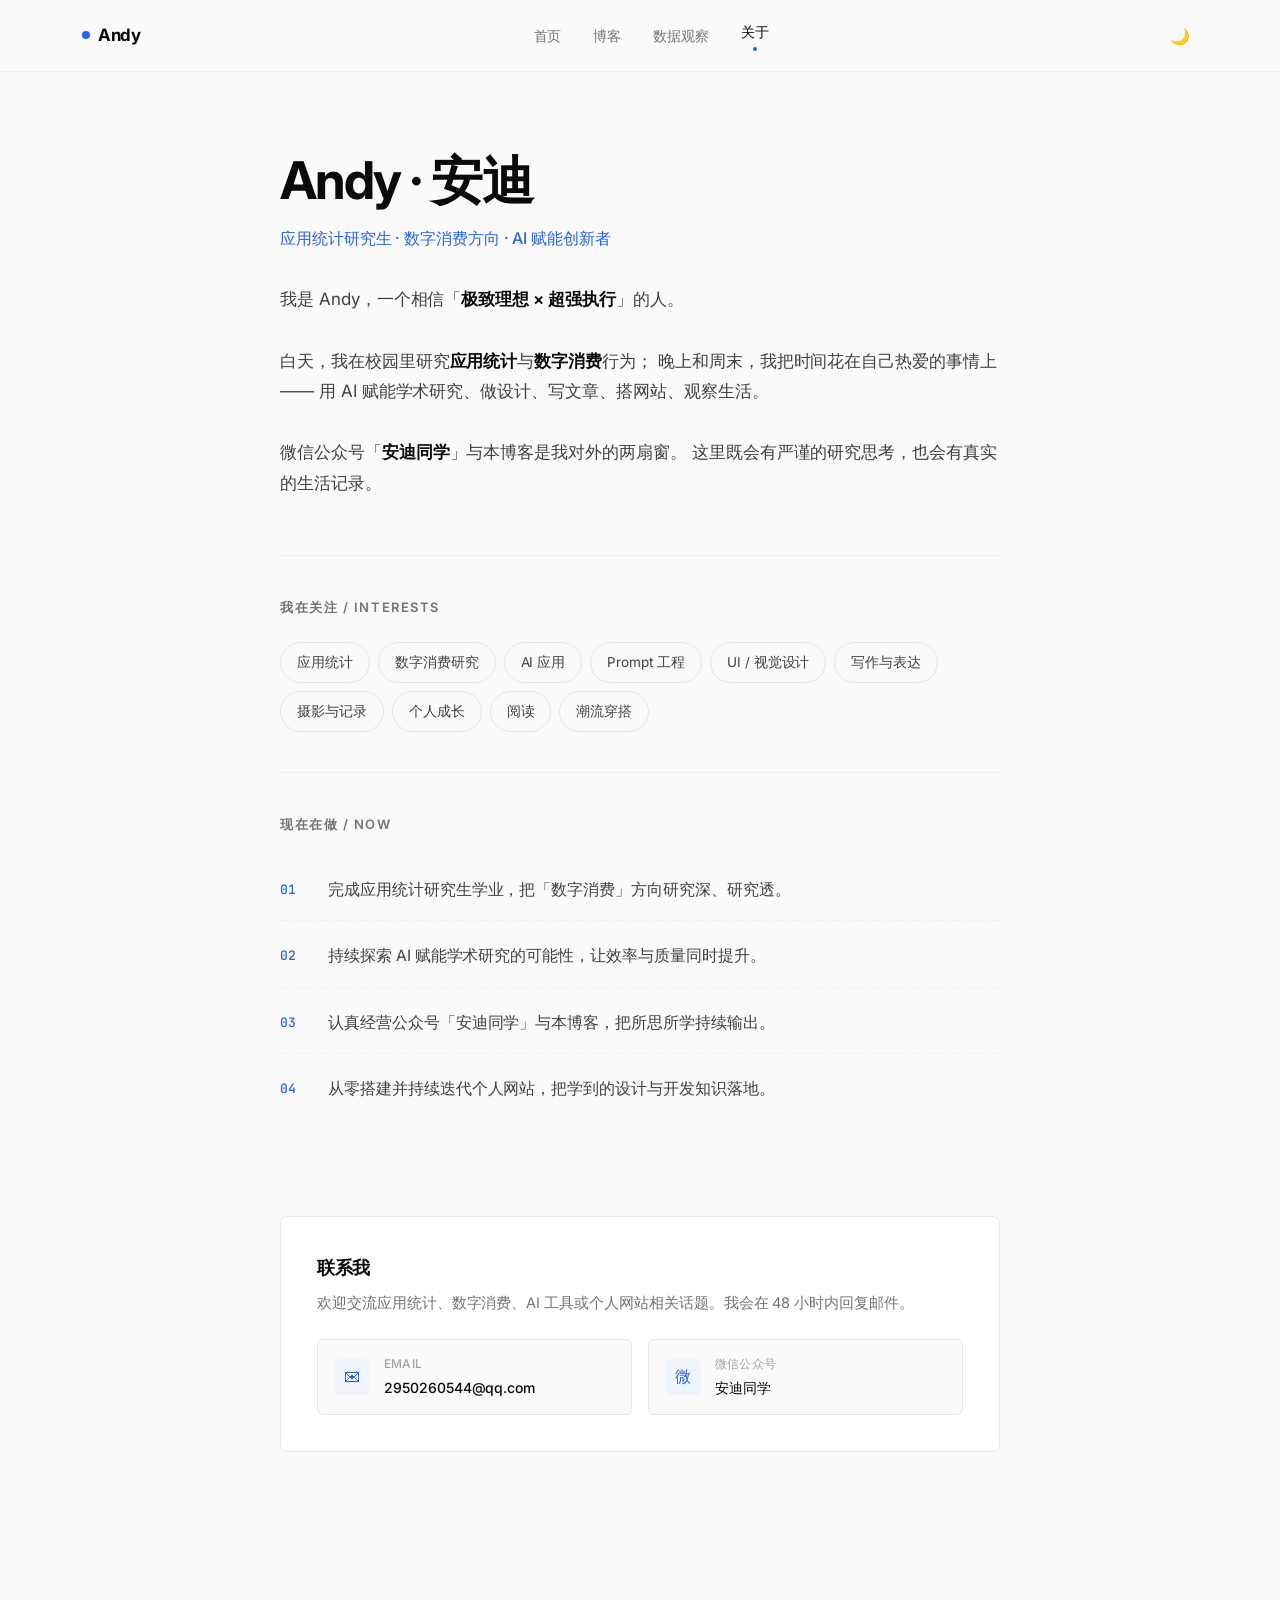
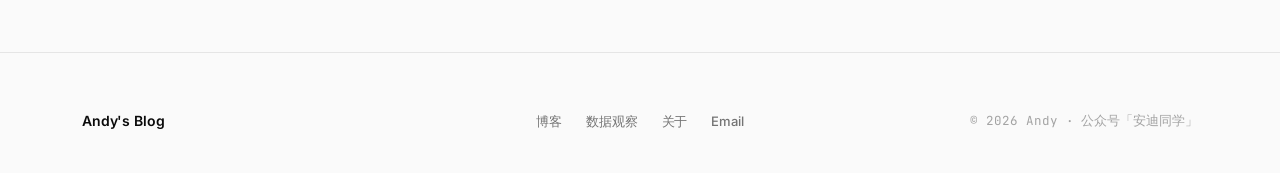
==== commit 48f78169: "新增数据观察板块，含 2026-06-02 数字消费日报" ====
--- a/about.html
+++ b/about.html
@@ -17,6 +17,7 @@
       <nav class="nav-links">
         <a href="index.html">首页</a>
         <a href="blog.html">博客</a>
+        <a href="decks.html">数据观察</a>
         <a href="about.html">关于</a>
       </nav>
       <div class="nav-actions">
@@ -28,6 +29,7 @@
   <nav class="mobile-nav" id="mobile-nav">
     <a href="index.html">首页</a>
     <a href="blog.html">博客</a>
+    <a href="decks.html">数据观察</a>
     <a href="about.html">关于</a>
   </nav>
 
@@ -127,6 +129,7 @@
         <span class="footer-brand">Andy's Blog</span>
         <nav class="footer-links">
           <a href="blog.html">博客</a>
+          <a href="decks.html">数据观察</a>
           <a href="about.html">关于</a>
           <a href="mailto:2950260544@qq.com">Email</a>
         </nav>
--- a/css/style.css
+++ b/css/style.css
@@ -512,6 +512,138 @@
 }
 
 /* ================================================================
+   数据观察 / Data Watch
+   ============================================================== */
+
+/* 列表行 */
+.decks-list { display: flex; flex-direction: column; }
+.deck-row {
+  display: grid;
+  grid-template-columns: 110px 1fr auto;
+  gap: 32px;
+  align-items: flex-start;
+  padding: 32px 0;
+  border-bottom: 1px solid var(--color-border-soft);
+  cursor: pointer;
+  transition: background var(--t-fast), padding var(--t-fast);
+}
+.deck-row:first-child { border-top: 1px solid var(--color-border-soft); }
+.deck-row:hover {
+  background: linear-gradient(to right, transparent, var(--color-primary-soft) 50%, transparent);
+  padding-left: 16px;
+  padding-right: 16px;
+}
+.deck-row:hover .deck-row-title { color: var(--color-primary); }
+.deck-row-date {
+  font-family: var(--font-mono);
+  font-size: 13px;
+  color: var(--color-text-4);
+  padding-top: 6px;
+}
+.deck-row-body { min-width: 0; }
+.deck-row-meta {
+  display: flex;
+  align-items: center;
+  gap: 12px;
+  margin-bottom: 10px;
+}
+.deck-row-title {
+  font-size: 21px;
+  font-weight: 600;
+  letter-spacing: -0.018em;
+  line-height: 1.35;
+  color: var(--color-text);
+  margin-bottom: 6px;
+  transition: color var(--t-fast);
+}
+.deck-row-subtitle {
+  font-size: 14.5px;
+  color: var(--color-primary);
+  font-weight: 500;
+  letter-spacing: -0.01em;
+  margin-bottom: 10px;
+}
+.deck-row-summary {
+  font-size: 14.5px;
+  line-height: 1.7;
+  color: var(--color-text-3);
+  margin-bottom: 12px;
+  display: -webkit-box;
+  -webkit-line-clamp: 2;
+  -webkit-box-orient: vertical;
+  overflow: hidden;
+}
+.deck-row-tags {
+  display: flex;
+  gap: 12px;
+  font-size: 12.5px;
+  color: var(--color-text-4);
+  font-family: var(--font-mono);
+  flex-wrap: wrap;
+}
+.deck-row-tags span::before { content: '#'; opacity: 0.6; margin-right: 2px; }
+@media (max-width: 768px) {
+  .deck-row { grid-template-columns: 1fr; gap: 8px; padding: 24px 0; }
+  .deck-row .post-row-arrow { display: none; }
+  .deck-row-title { font-size: 19px; }
+}
+
+/* 详情页 */
+.deck-detail-subtitle {
+  font-size: 18px;
+  color: var(--color-primary);
+  font-weight: 500;
+  letter-spacing: -0.015em;
+  margin-bottom: 20px;
+  line-height: 1.5;
+}
+.deck-actions {
+  display: flex;
+  flex-wrap: wrap;
+  gap: 12px;
+  margin: 8px 0 36px;
+  padding-bottom: 32px;
+  border-bottom: 1px solid var(--color-border-soft);
+}
+.deck-preview {
+  margin-bottom: 56px;
+  border: 1px solid var(--color-border);
+  border-radius: var(--radius);
+  overflow: hidden;
+  background: var(--color-surface);
+  box-shadow: var(--shadow-md);
+}
+.deck-preview iframe {
+  width: 100%;
+  height: 640px;
+  display: block;
+  border: none;
+  background: #f5f5f5;
+}
+[data-theme="dark"] .deck-preview iframe { background: #222; }
+.deck-preview-note {
+  padding: 14px 20px;
+  background: var(--color-primary-soft);
+  color: var(--color-text-3);
+  font-size: 13px;
+  line-height: 1.6;
+  border-top: 1px solid var(--color-border-soft);
+}
+.deck-summary-block {
+  padding: 28px;
+  background: var(--color-surface);
+  border: 1px solid var(--color-border);
+  border-radius: var(--radius);
+  margin-bottom: 48px;
+}
+.deck-summary-block .about-section-title { margin-bottom: 12px; }
+@media (max-width: 640px) {
+  .deck-preview iframe { height: 420px; }
+  .deck-preview-note { padding: 12px 16px; font-size: 12px; }
+  .deck-summary-block { padding: 20px; }
+}
+
+/* ================================================================
    关于页
    ============================================================== */
 .about-wrap {
